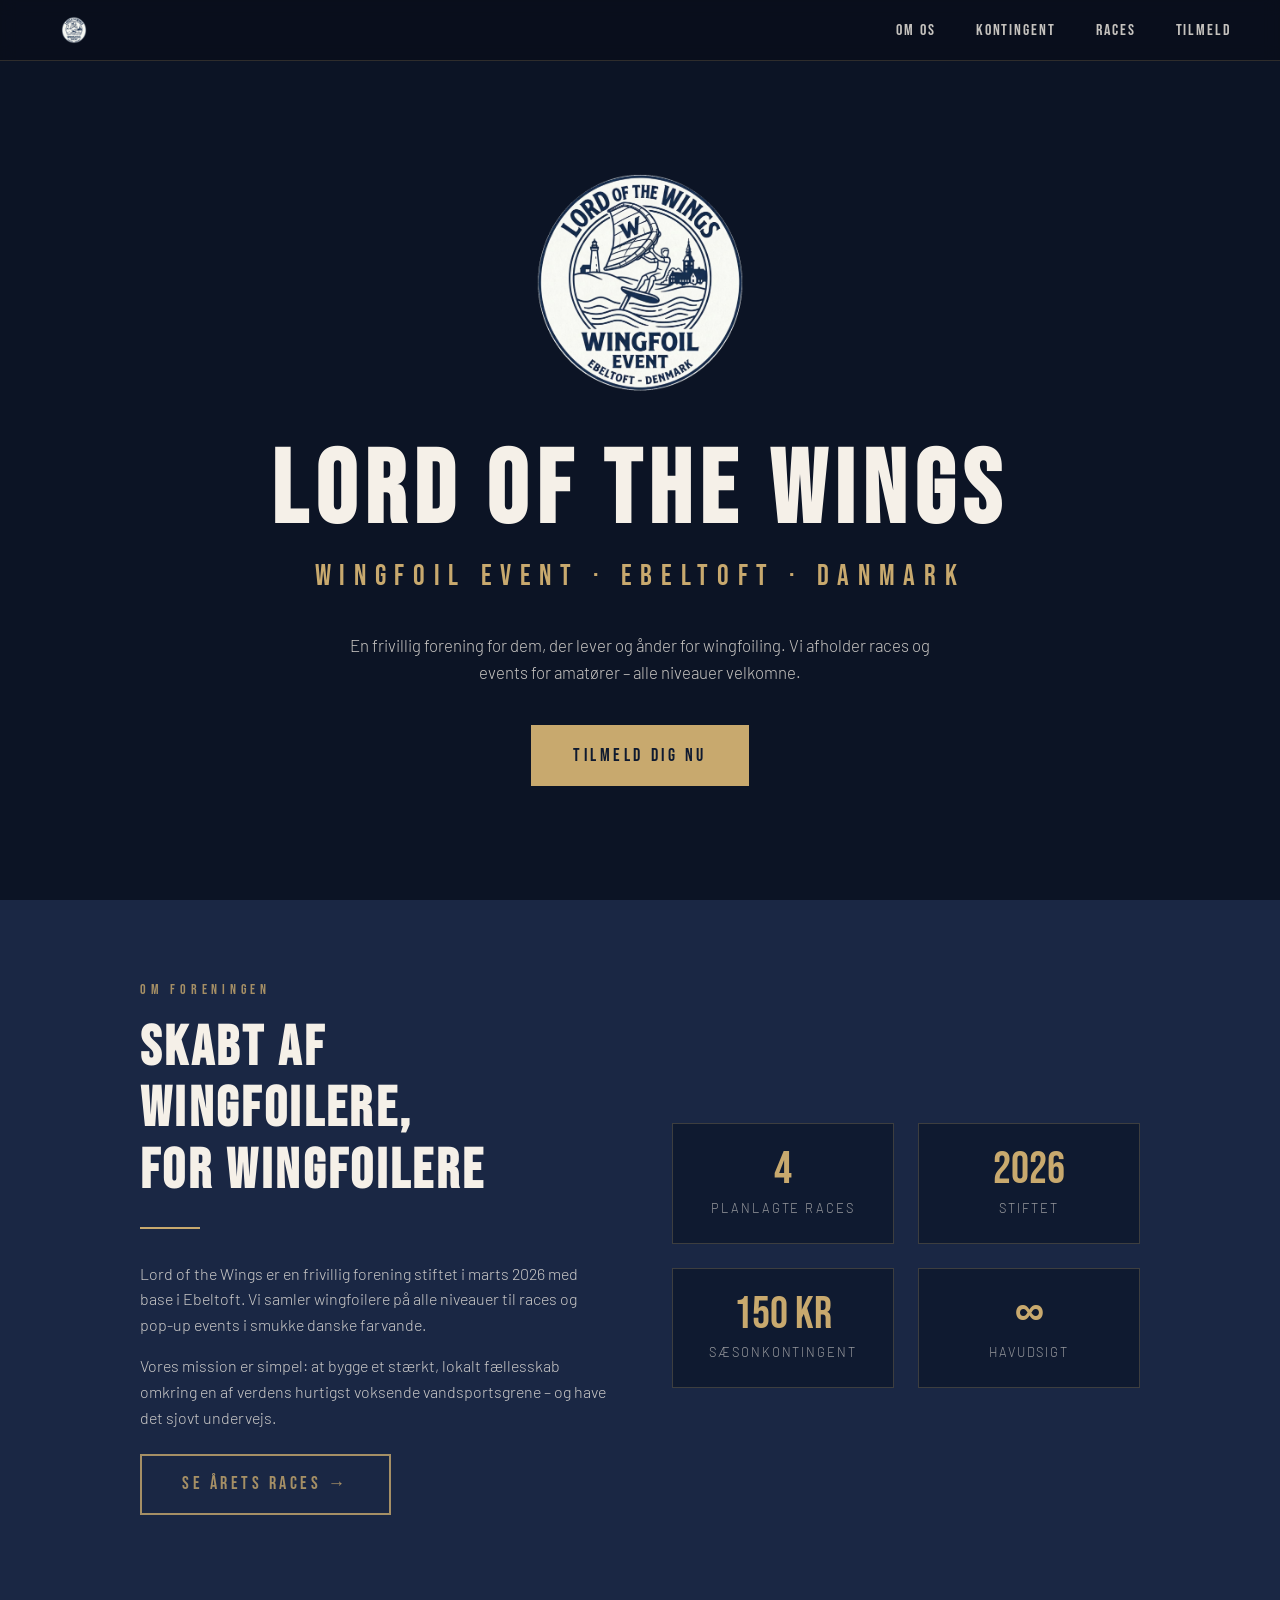
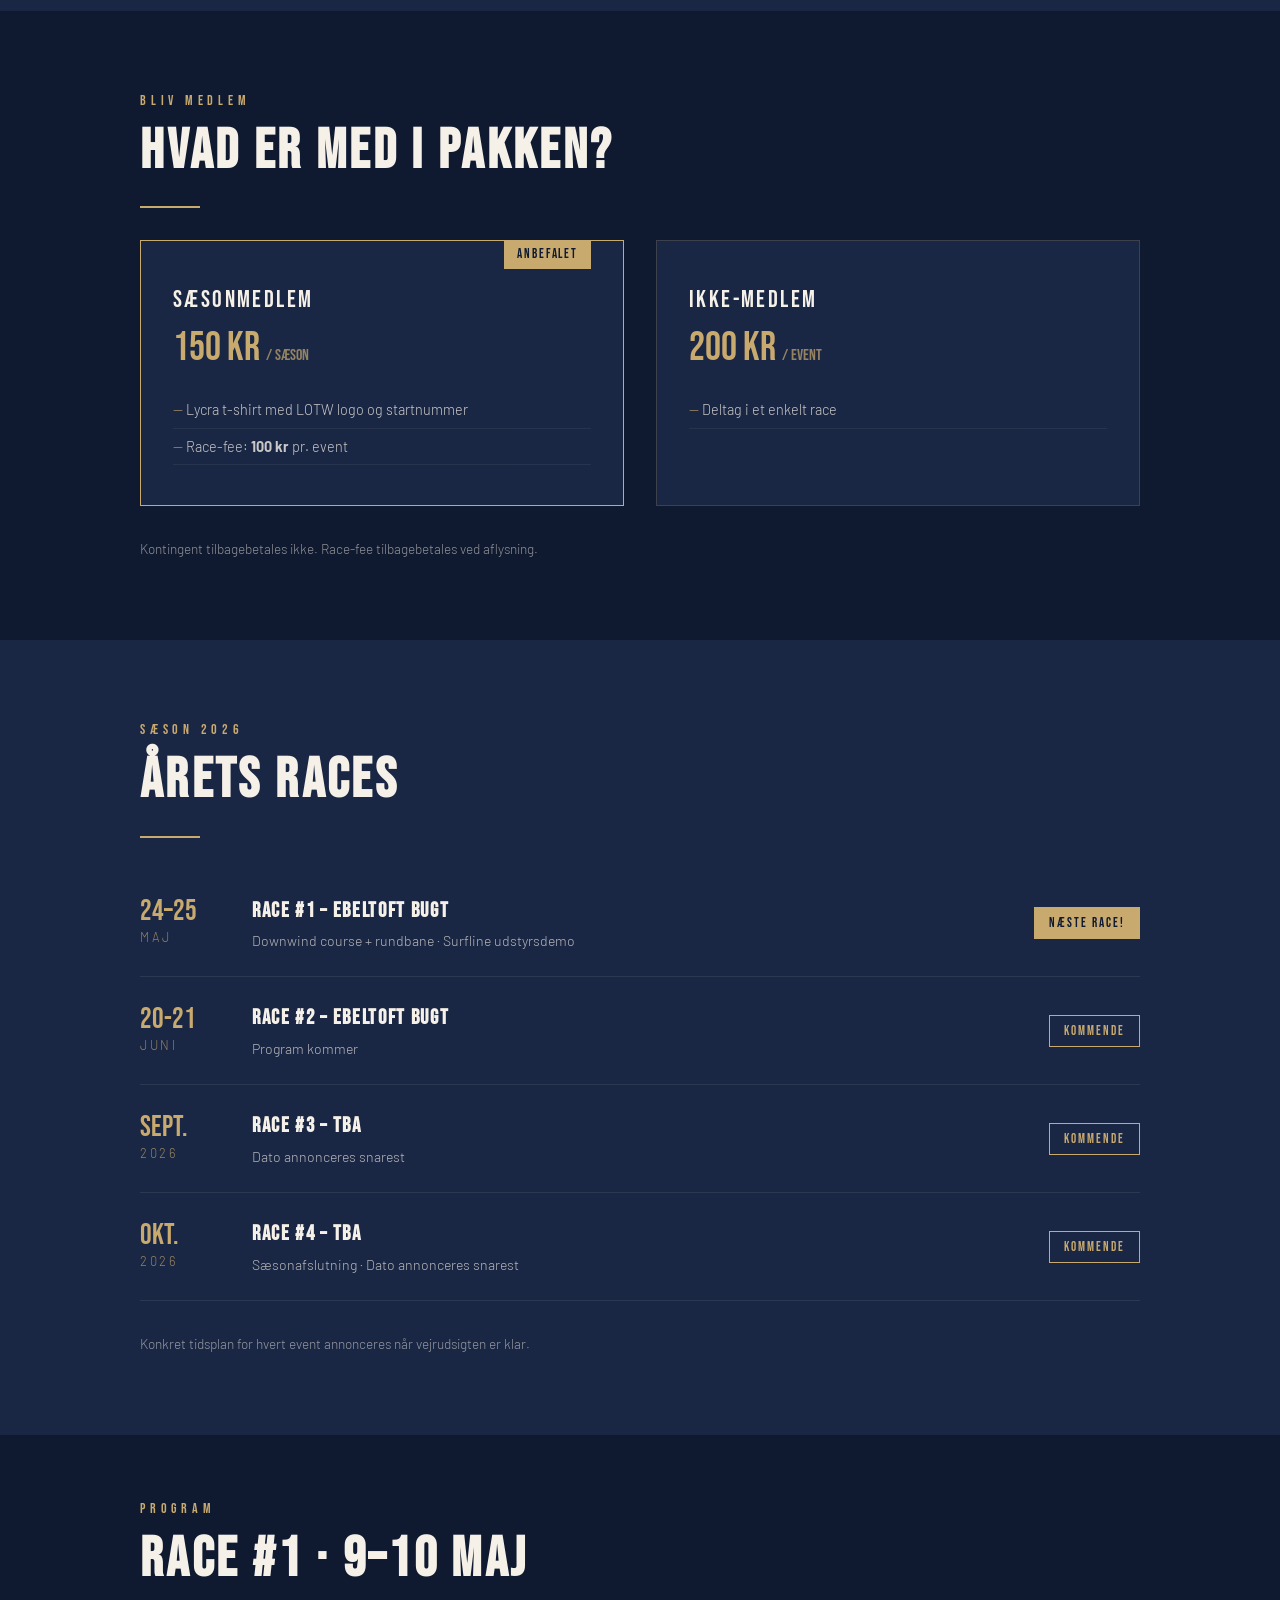
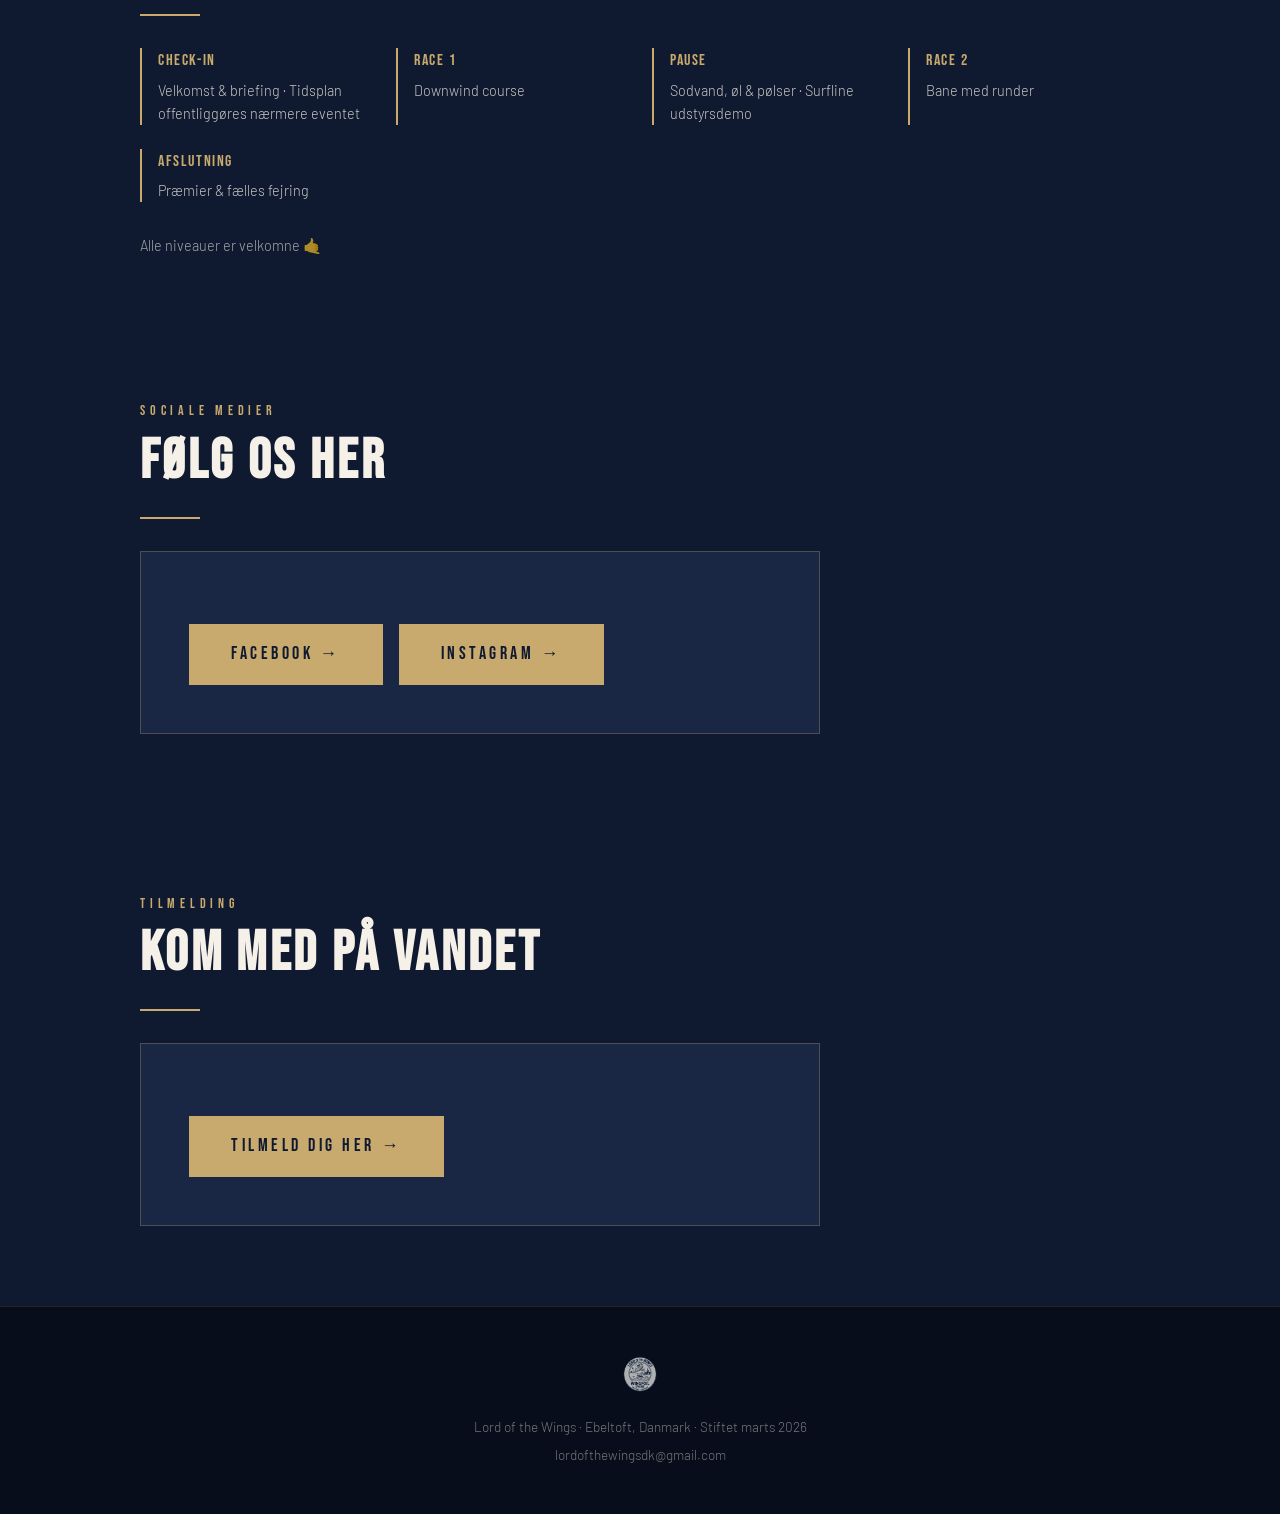
==== index.html @ a500bf75 "Update index.html" ====
<!DOCTYPE html>
<html lang="da">
<head>
  <meta charset="UTF-8">
  <meta name="viewport" content="width=device-width, initial-scale=1.0">
  <title>Lord of the Wings – Wingfoil Event, Ebeltoft</title>
  <style>
    @import url('https://fonts.googleapis.com/css2?family=Bebas+Neue&family=Barlow:wght@300;400;600&display=swap');

    *, *::before, *::after { box-sizing: border-box; margin: 0; padding: 0; }

    :root {
      --navy: #1a2744;
      --navy-dark: #0f1a30;
      --cream: #f5f0e8;
      --cream-dark: #e8e0cf;
      --gold: #c8a96e;
      --white: #ffffff;
    }

    html { scroll-behavior: smooth; }

    body {
      background: var(--navy-dark);
      color: var(--cream);
      font-family: 'Barlow', sans-serif;
      font-weight: 300;
      line-height: 1.6;
    }

    /* NAV */
    nav {
      position: fixed;
      top: 0; left: 0; right: 0;
      z-index: 100;
      display: flex;
      align-items: center;
      justify-content: space-between;
      padding: 1rem 3rem;
      background: rgba(10, 15, 28, 0.92);
      backdrop-filter: blur(8px);
      border-bottom: 1px solid rgba(200, 169, 110, 0.2);
    }
    .nav-logo { width: 52px; }
    .nav-links { display: flex; gap: 2.5rem; list-style: none; }
    .nav-links a {
      color: var(--cream);
      text-decoration: none;
      font-family: 'Bebas Neue', sans-serif;
      font-size: 1rem;
      letter-spacing: 0.12em;
      opacity: 0.8;
      transition: opacity 0.2s, color 0.2s;
    }
    .nav-links a:hover { opacity: 1; color: var(--gold); }

    /* HERO */
    .hero {
      min-height: 100vh;
      display: flex;
      flex-direction: column;
      align-items: center;
      justify-content: center;
      text-align: center;
      padding: 7rem 2rem 4rem;
      background: var(--navy-dark);
      position: relative;
      overflow: hidden;
    }

    .hero-video {
      position: absolute;
      top: 0; left: 0;
      width: 100%; height: 100%;
      object-fit: cover;
      z-index: 0;
      opacity: 0.65;
    }
    .hero-overlay {
      position: absolute;
      inset: 0;
      background: rgba(10, 15, 28, 0.55);
      z-index: 1;
    }
    .hero > *:not(.hero-video):not(.hero-overlay) { position: relative; z-index: 2; }

    .hero-logo {
      width: 440px;
      margin-bottom: 2.5rem;
    }

    .hero h1 {
      font-family: 'Bebas Neue', sans-serif;
      font-size: clamp(3rem, 8vw, 7rem);
      letter-spacing: 0.08em;
      line-height: 1;
      color: var(--cream);

    }
    .hero-sub {
      font-family: 'Bebas Neue', sans-serif;
      font-size: clamp(1.1rem, 3vw, 1.8rem);
      letter-spacing: 0.3em;
      color: var(--gold);
      margin: 0.6rem 0 2rem;
      text-transform: uppercase;
    }
    .hero-desc {
      max-width: 600px;
      font-size: 1.05rem;
      opacity: 0.8;
      margin-bottom: 2.5rem;
    }
    .btn {
      display: inline-block;
      padding: 0.9rem 2.5rem;
      background: transparent;
      border: 2px solid var(--gold);
      color: var(--gold);
      font-family: 'Bebas Neue', sans-serif;
      font-size: 1.1rem;
      letter-spacing: 0.2em;
      text-decoration: none;
      cursor: pointer;
      transition: background 0.25s, color 0.25s;
    }
    .btn:hover { background: var(--gold); color: var(--navy-dark); }
    .btn-solid {
      background: var(--gold);
      color: var(--navy-dark);
    }
    .btn-solid:hover { background: var(--cream); border-color: var(--cream); }

    /* SECTIONS */
    section { padding: 5rem 2rem; }
    .container { max-width: 1000px; margin: 0 auto; }
    .section-label {
      font-family: 'Bebas Neue', sans-serif;
      font-size: 0.85rem;
      letter-spacing: 0.35em;
      color: var(--gold);
      text-transform: uppercase;
      margin-bottom: 0.5rem;
    }
    .section-title {
      font-family: 'Bebas Neue', sans-serif;
      font-size: clamp(2.2rem, 5vw, 3.5rem);
      letter-spacing: 0.06em;
      color: var(--cream);
      line-height: 1.1;
      margin-bottom: 1.5rem;
    }
    .divider {
      width: 60px;
      height: 2px;
      background: var(--gold);
      margin-bottom: 2rem;
    }

    /* OM FORENINGEN */
    .about { background: var(--navy); }
    .about-grid {
      display: grid;
      grid-template-columns: 1fr 1fr;
      gap: 4rem;
      align-items: center;
    }
    .about-text p { opacity: 0.8; margin-bottom: 1rem; }
    .about-stats {
      display: grid;
      grid-template-columns: 1fr 1fr;
      gap: 1.5rem;
    }
    .stat-card {
      background: var(--navy-dark);
      border: 1px solid rgba(200,169,110,0.25);
      padding: 1.5rem;
      text-align: center;
    }
    .stat-number {
      font-family: 'Bebas Neue', sans-serif;
      font-size: 2.8rem;
      color: var(--gold);
      line-height: 1;
    }
    .stat-label { font-size: 0.8rem; letter-spacing: 0.15em; opacity: 0.6; text-transform: uppercase; margin-top: 0.3rem; }

    /* MEMBERSHIP */
    .membership { background: var(--navy-dark); }
    .membership-cards {
      display: grid;
      grid-template-columns: repeat(auto-fit, minmax(280px, 1fr));
      gap: 2rem;
      margin-top: 2rem;
    }
    .card {
      background: var(--navy);
      border: 1px solid rgba(200,169,110,0.2);
      padding: 2.5rem 2rem;
      position: relative;
      transition: border-color 0.25s;
    }
    .card:hover { border-color: var(--gold); }
    .card.featured {
      border-color: var(--gold);
    }
    .card-badge {
      position: absolute;
      top: -1px; right: 2rem;
      background: var(--gold);
      color: var(--navy-dark);
      font-family: 'Bebas Neue', sans-serif;
      font-size: 0.8rem;
      letter-spacing: 0.15em;
      padding: 0.25rem 0.8rem;
    }
    .card-title {
      font-family: 'Bebas Neue', sans-serif;
      font-size: 1.5rem;
      letter-spacing: 0.1em;
      color: var(--cream);
      margin-bottom: 0.5rem;
    }
    .card-price {
      font-family: 'Bebas Neue', sans-serif;
      font-size: 2.5rem;
      color: var(--gold);
      line-height: 1;
      margin-bottom: 1.5rem;
    }
    .card-price span { font-size: 1rem; opacity: 0.7; }
    .card ul { list-style: none; }
    .card ul li {
      padding: 0.4rem 0;
      border-bottom: 1px solid rgba(245,240,232,0.08);
      font-size: 0.9rem;
      opacity: 0.8;
    }
    .card ul li::before { content: '—  '; color: var(--gold); }

    /* RACES */
    .races { background: var(--navy); }
    .race-list { margin-top: 2rem; }
    .race-item {
      display: flex;
      align-items: center;
      gap: 2rem;
      padding: 1.5rem 0;
      border-bottom: 1px solid rgba(245,240,232,0.08);
    }
    .race-date {
      font-family: 'Bebas Neue', sans-serif;
      font-size: 1.8rem;
      color: var(--gold);
      min-width: 80px;
      line-height: 1;
    }
    .race-month {
      font-size: 0.8rem;
      letter-spacing: 0.2em;
      color: var(--gold);
      opacity: 0.7;
      text-transform: uppercase;
    }
    .race-info h3 {
      font-family: 'Bebas Neue', sans-serif;
      font-size: 1.3rem;
      letter-spacing: 0.08em;
      color: var(--cream);
    }
    .race-info p { font-size: 0.88rem; opacity: 0.7; margin-top: 0.2rem; }
    .race-badge {
      margin-left: auto;
      padding: 0.3rem 0.9rem;
      border: 1px solid var(--gold);
      color: var(--gold);
      font-family: 'Bebas Neue', sans-serif;
      font-size: 0.8rem;
      letter-spacing: 0.15em;
    }
    .race-badge.next { background: var(--gold); color: var(--navy-dark); }

    /* TILMELDING */
    .signup { background: var(--navy-dark); }
    .signup-box {
      background: var(--navy);
      border: 1px solid rgba(200,169,110,0.3);
      padding: 3rem;
      max-width: 680px;
    }
    .payment-info {
      background: var(--navy-dark);
      border-left: 3px solid var(--gold);
      padding: 1rem 1.5rem;
      margin-top: 1.5rem;
      font-size: 0.9rem;
    }
    .payment-info strong { color: var(--gold); }
    .contact-links { display: flex; gap: 1rem; flex-wrap: wrap; margin-top: 1.5rem; }

    /* FOOTER */
    footer {
      background: #070d1a;
      border-top: 1px solid rgba(200,169,110,0.15);
      padding: 3rem 2rem;
      text-align: center;
    }
    .footer-logo { width: 70px; margin-bottom: 1rem; opacity: 0.7; }
    footer p { font-size: 0.85rem; opacity: 0.45; }

    /* WAVE SEPARATOR */
    .wave { display: block; width: 100%; }

    @media (max-width: 700px) {
      nav { padding: 0.8rem 1.2rem; }
      .nav-links { gap: 1.2rem; }
      .about-grid { grid-template-columns: 1fr; gap: 2.5rem; }
      .signup-box { padding: 2rem 1.5rem; }
      .race-item { flex-wrap: wrap; }
      .race-badge { margin-left: 0; }
    }
  </style>
</head>
<body>

<!-- NAV -->
<nav>
  <img class="nav-logo" src="LOGO_transparent.png" alt="Lord of the Wings logo">
  <ul class="nav-links">
    <li><a href="#om">Om os</a></li>
    <li><a href="#kontingent">Kontingent</a></li>
    <li><a href="#races">Races</a></li>
    <li><a href="#tilmeld">Tilmeld</a></li>
  </ul>
</nav>

<!-- HERO -->
<section class="hero">
  <video class="hero-video" autoplay muted loop playsinline>
    <source src="video1.mp4" type="video/mp4">
  </video>
  <div class="hero-overlay"></div>
  <img class="hero-logo" src="LOGO_transparent.png" alt="Lord of the Wings">
  <h1>Lord of the Wings</h1>
  <p class="hero-sub">Wingfoil Event · Ebeltoft · Danmark</p>
  <p class="hero-desc">En frivillig forening for dem, der lever og ånder for wingfoiling. Vi afholder races og events for amatører – alle niveauer velkomne.</p>
  <a class="btn btn-solid" href="#tilmeld">Tilmeld dig nu</a>
</section>

<!-- OM FORENINGEN -->
<section class="about" id="om">
  <div class="container">
    <div class="about-grid">
      <div class="about-text">
        <p class="section-label">Om foreningen</p>
        <h2 class="section-title">Skabt af wingfoilere,<br>for wingfoilere</h2>
        <div class="divider"></div>
        <p>Lord of the Wings er en frivillig forening stiftet i marts 2026 med base i Ebeltoft. Vi samler wingfoilere på alle niveauer til races og pop-up events i smukke danske farvande.</p>
        <p>Vores mission er simpel: at bygge et stærkt, lokalt fællesskab omkring en af verdens hurtigst voksende vandsportsgrene – og have det sjovt undervejs.</p>
        <p style="margin-top:1.5rem">
          <a class="btn" href="#races">Se årets races →</a>
        </p>
      </div>
      <div class="about-stats">
        <div class="stat-card">
          <div class="stat-number">4</div>
          <div class="stat-label">Planlagte races</div>
        </div>
        <div class="stat-card">
          <div class="stat-number">2026</div>
          <div class="stat-label">Stiftet</div>
        </div>
        <div class="stat-card">
          <div class="stat-number">150 kr</div>
          <div class="stat-label">Sæsonkontingent</div>
        </div>
        <div class="stat-card">
          <div class="stat-number">∞</div>
          <div class="stat-label">Havudsigt</div>
        </div>
      </div>
    </div>
  </div>
</section>

<!-- KONTINGENT -->
<section class="membership" id="kontingent">
  <div class="container">
    <p class="section-label">Bliv medlem</p>
    <h2 class="section-title">Hvad er med i pakken?</h2>
    <div class="divider"></div>
    <div class="membership-cards">

      <div class="card featured">
        <div class="card-badge">Anbefalet</div>
        <div class="card-title">Sæsonmedlem</div>
        <div class="card-price">150 kr <span>/ sæson</span></div>
        <ul>
          <li>Lycra t-shirt med LOTW logo og startnummer</li>
          <li>Race-fee: <strong>100 kr</strong> pr. event</li>
        </ul>
      </div>

      <div class="card">
        <div class="card-title">Ikke-medlem</div>
        <div class="card-price">200 kr <span>/ event</span></div>
        <ul>
          <li>Deltag i et enkelt race</li>
        </ul>
      </div>

    </div>
    <p style="margin-top:2rem; font-size:0.85rem; opacity:0.55;">Kontingent tilbagebetales ikke. Race-fee tilbagebetales ved aflysning.</p>
  </div>
</section>

<!-- RACES -->
<section class="races" id="races">
  <div class="container">
    <p class="section-label">Sæson 2026</p>
    <h2 class="section-title">Årets races</h2>
    <div class="divider"></div>

    <div class="race-list">
      <div class="race-item">
        <div>
          <div class="race-date">24–25</div>
          <div class="race-month">Maj</div>
        </div>
        <div class="race-info">
          <h3>Race #1 – Ebeltoft Bugt</h3>
          <p>Downwind course + rundbane · Surfline udstyrsdemo</p>
        </div>
        <div class="race-badge next">Næste race!</div>
      </div>

      <div class="race-item">
        <div>
          <div class="race-date">20-21</div>
          <div class="race-month">Juni</div>
        </div>
        <div class="race-info">
          <h3>Race #2 – Ebeltoft Bugt</h3>
          <p>Program kommer</p>
        </div>
        <div class="race-badge">Kommende</div>
      </div>

      <div class="race-item">
        <div>
          <div class="race-date">Sept.</div>
          <div class="race-month">2026</div>
        </div>
        <div class="race-info">
          <h3>Race #3 – TBA</h3>
          <p>Dato annonceres snarest</p>
        </div>
        <div class="race-badge">Kommende</div>
      </div>

      <div class="race-item">
        <div>
          <div class="race-date">Okt.</div>
          <div class="race-month">2026</div>
        </div>
        <div class="race-info">
          <h3>Race #4 – TBA</h3>
          <p>Sæsonafslutning · Dato annonceres snarest</p>
        </div>
        <div class="race-badge">Kommende</div>
      </div>
    </div>

    <p style="margin-top:2rem; font-size:0.85rem; opacity:0.55;">Konkret tidsplan for hvert event annonceres når vejrudsigten er klar.</p>
  </div>
</section>

<!-- PROGRAM RACE #1 -->
<section style="background:var(--navy-dark); padding:4rem 2rem;">
  <div class="container">
    <p class="section-label">Program</p>
    <h2 class="section-title">Race #1 · 9–10 Maj</h2>
    <div class="divider"></div>
    <div style="display:grid; grid-template-columns: repeat(auto-fit, minmax(200px, 1fr)); gap:1.5rem; margin-top:1.5rem;">
      <div style="border-left:2px solid var(--gold); padding-left:1rem;">
        <div style="font-family:'Bebas Neue',sans-serif; color:var(--gold); font-size:1rem; letter-spacing:0.1em;">Check-in</div>
        <div style="font-size:0.9rem; opacity:0.8; margin-top:0.3rem;">Velkomst &amp; briefing · Tidsplan offentliggøres nærmere eventet</div>
      </div>
      <div style="border-left:2px solid var(--gold); padding-left:1rem;">
        <div style="font-family:'Bebas Neue',sans-serif; color:var(--gold); font-size:1rem; letter-spacing:0.1em;">Race 1</div>
        <div style="font-size:0.9rem; opacity:0.8; margin-top:0.3rem;">Downwind course</div>
      </div>
      <div style="border-left:2px solid var(--gold); padding-left:1rem;">
        <div style="font-family:'Bebas Neue',sans-serif; color:var(--gold); font-size:1rem; letter-spacing:0.1em;">Pause</div>
        <div style="font-size:0.9rem; opacity:0.8; margin-top:0.3rem;">Sodvand, øl &amp; pølser · Surfline udstyrsdemo</div>
      </div>
      <div style="border-left:2px solid var(--gold); padding-left:1rem;">
        <div style="font-family:'Bebas Neue',sans-serif; color:var(--gold); font-size:1rem; letter-spacing:0.1em;">Race 2</div>
        <div style="font-size:0.9rem; opacity:0.8; margin-top:0.3rem;">Bane med runder</div>
      </div>
      <div style="border-left:2px solid var(--gold); padding-left:1rem;">
        <div style="font-family:'Bebas Neue',sans-serif; color:var(--gold); font-size:1rem; letter-spacing:0.1em;">Afslutning</div>
        <div style="font-size:0.9rem; opacity:0.8; margin-top:0.3rem;">Præmier &amp; fælles fejring</div>
      </div>
    </div>
    <p style="margin-top:2rem; font-size:0.9rem; opacity:0.65;">Alle niveauer er velkomne 🤙</p>
  </div>
</section>

<!-- FØLG OS -->
<section class="signup" id="foelg">
  <div class="container">
    <p class="section-label">Sociale medier</p>
    <h2 class="section-title">Følg os her</h2>
    <div class="divider"></div>
    <div class="signup-box">
      <div class="contact-links">
        <a class="btn btn-solid" href="https://www.facebook.com/profile.php?id=61580798024798" target="_blank">Facebook →</a>
        <a class="btn btn-solid" href="https://www.instagram.com/lordofthewings_dk" target="_blank">Instagram →</a>
      </div>
    </div>
  </div>
</section>

<!-- TILMELDING -->
<section class="signup" id="tilmeld">
  <div class="container">
    <p class="section-label">Tilmelding</p>
    <h2 class="section-title">Kom med på vandet</h2>
    <div class="divider"></div>

    <div class="signup-box">
      <div class="contact-links">
        <a class="btn btn-solid" href="https://docs.google.com/forms/d/e/1FAIpQLSfOFSm0_HygXoIe777RUOz4eMYswDSGMO_b1RWUG6-nzDZd2g/viewform" target="_blank">Tilmeld dig her →</a>
      </div>
    </div>
  </div>
</section>

<!-- FOOTER -->
<footer>
  <img class="footer-logo" src="LOGO_transparent.png" alt="LOTW">
  <p>Lord of the Wings · Ebeltoft, Danmark · Stiftet marts 2026</p>
  <p style="margin-top:0.4rem;">lordofthewingsdk@gmail.com</p>
</footer>

</body>
</html>
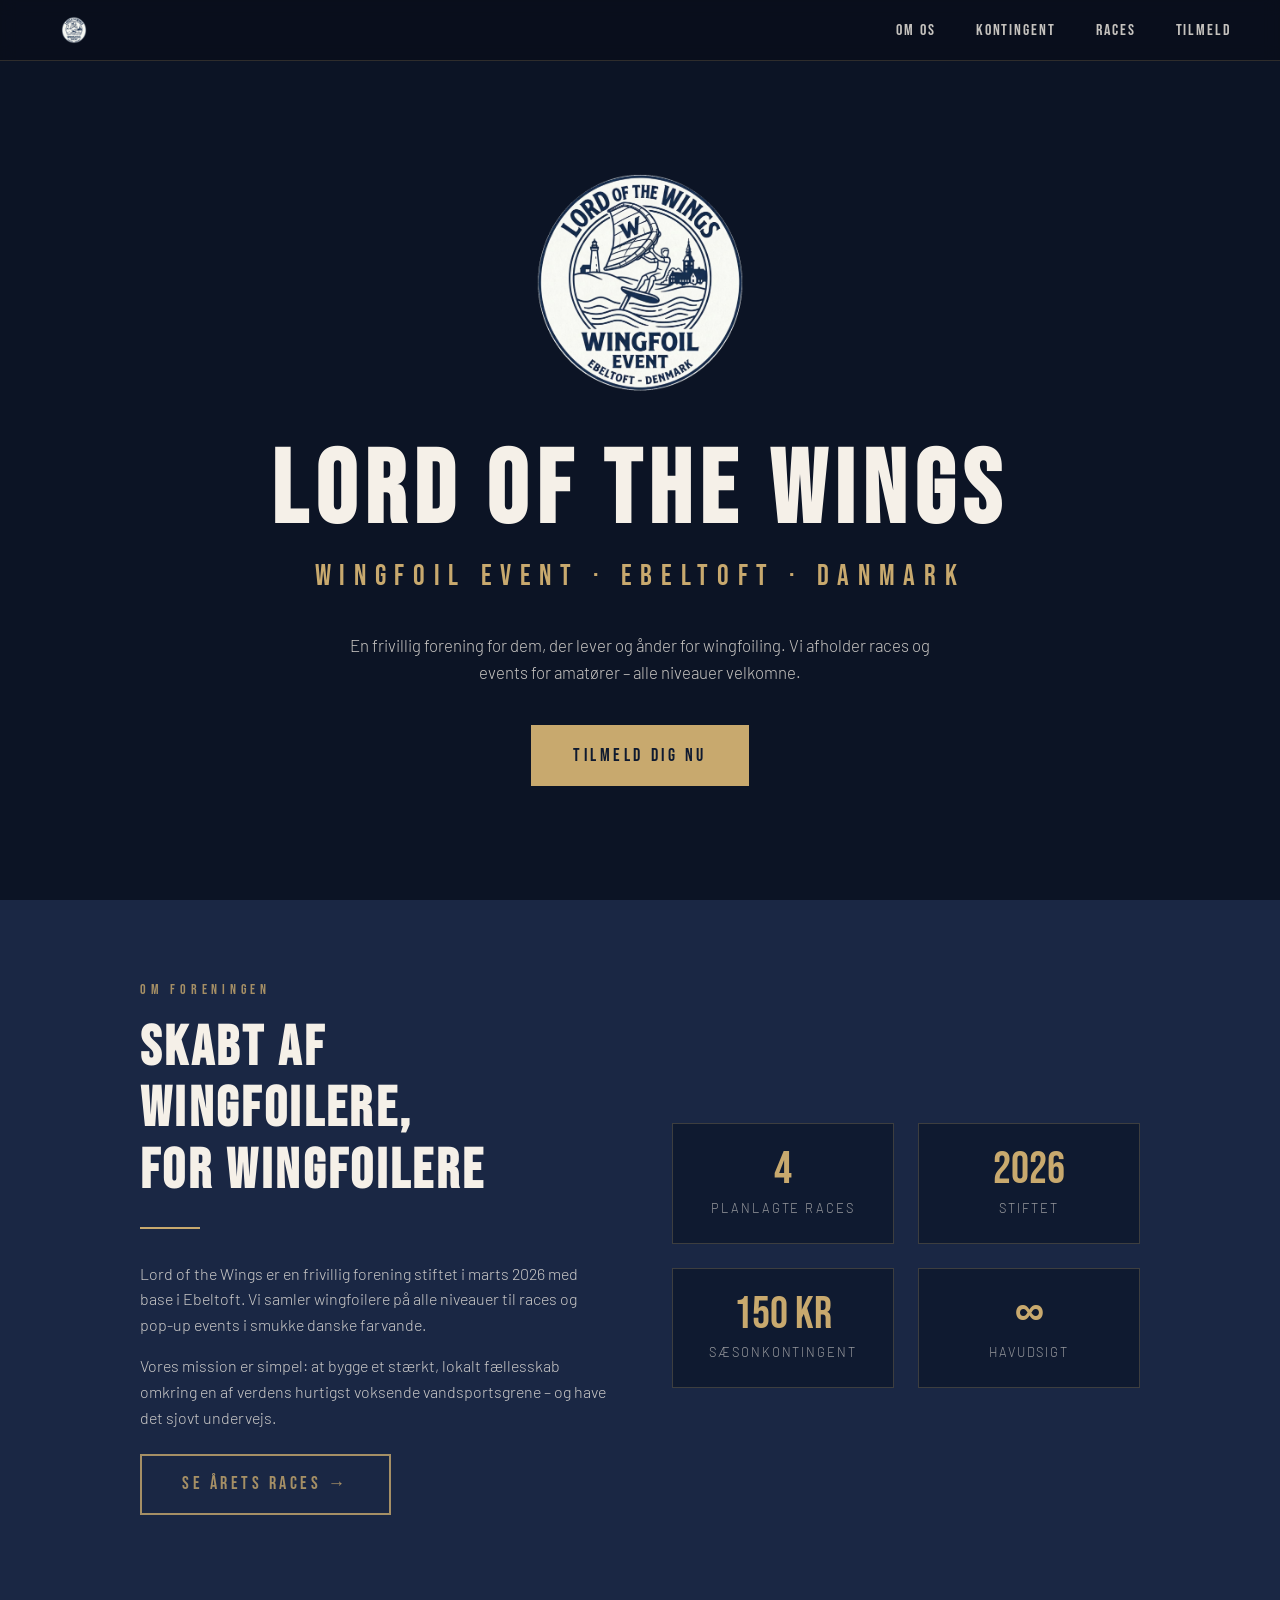
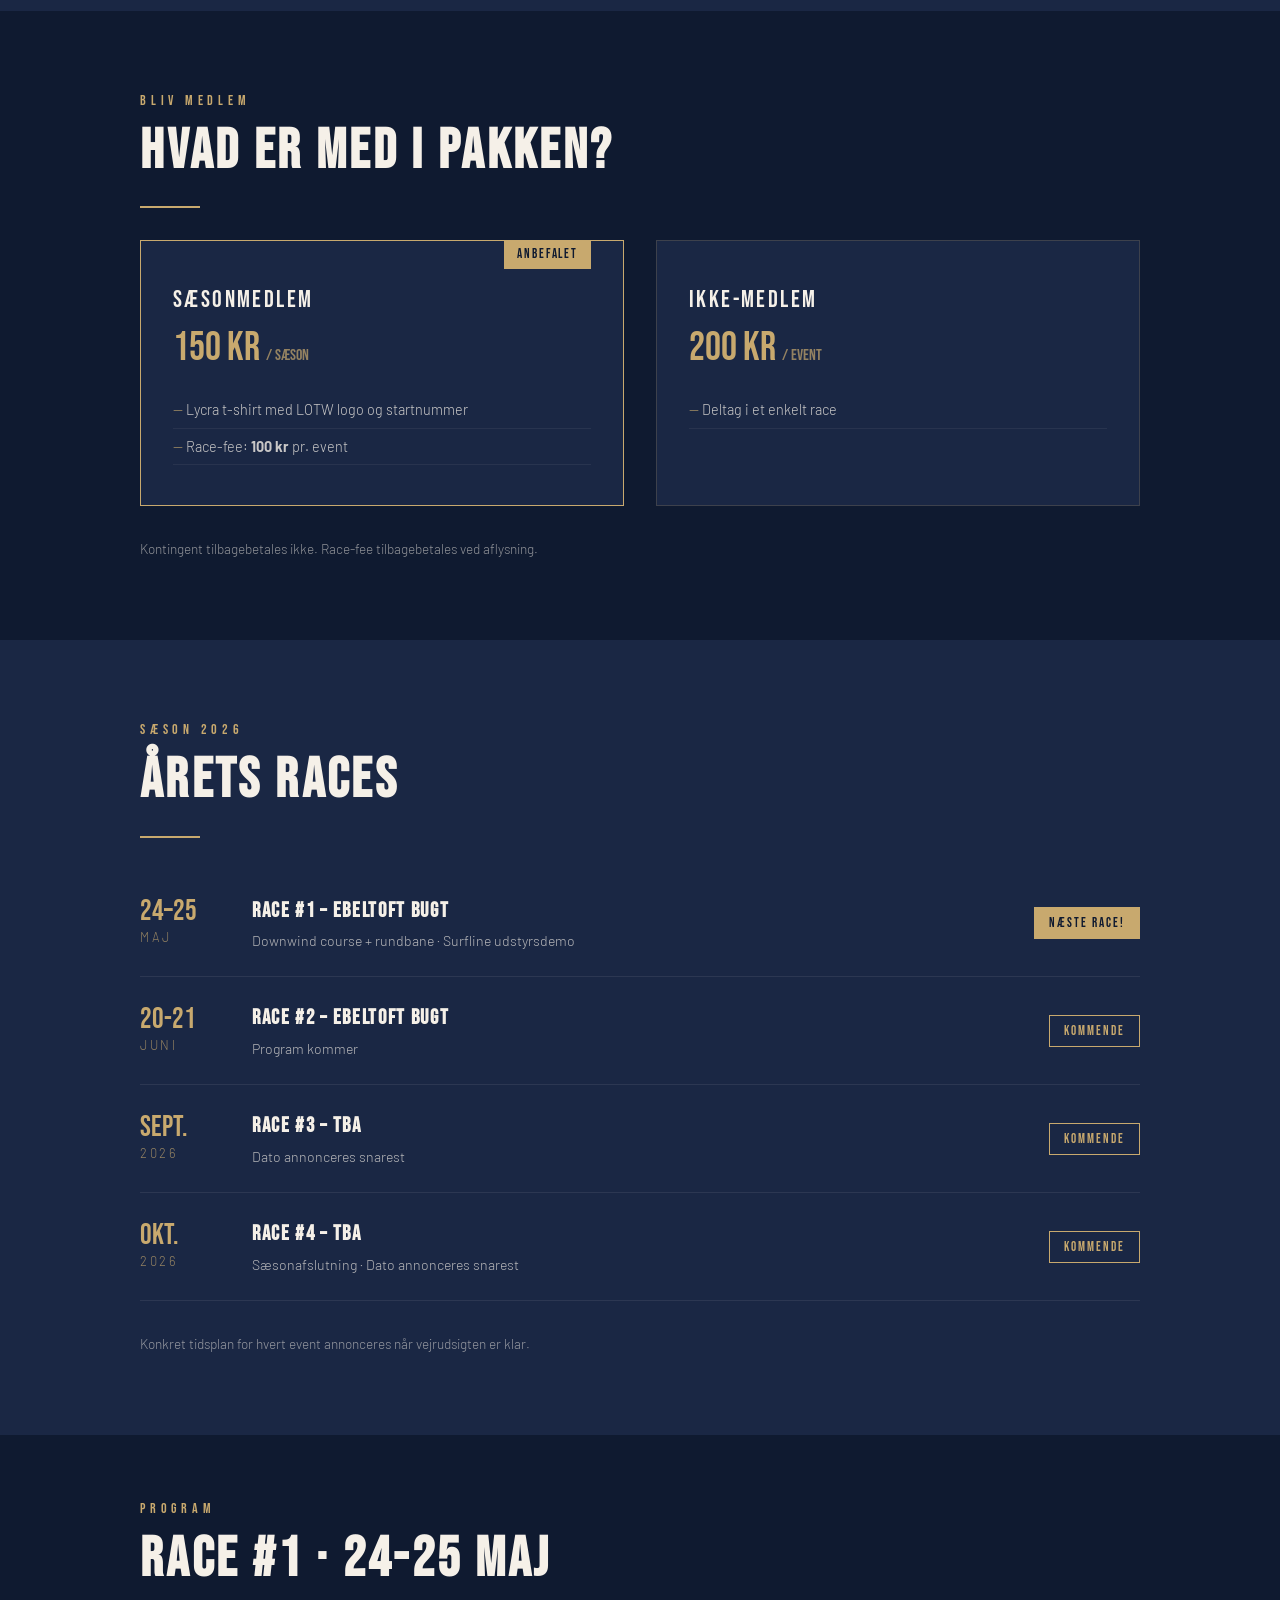
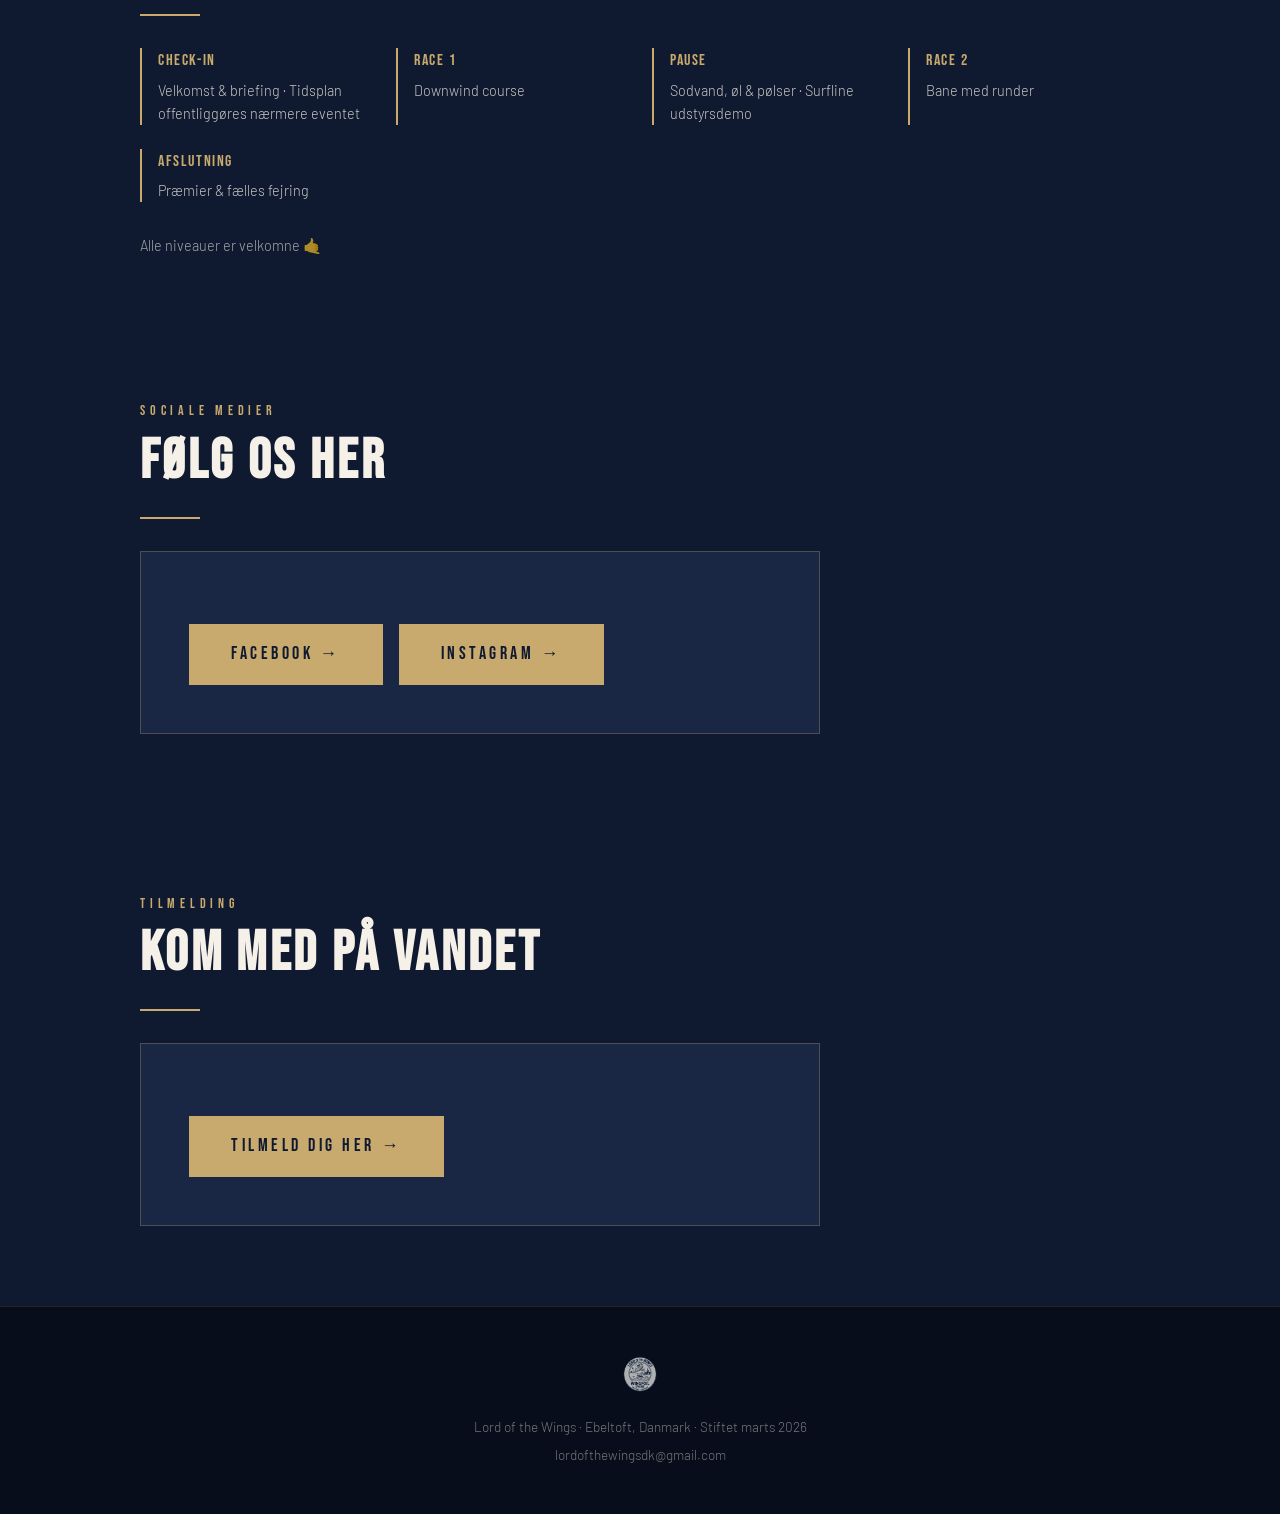
==== commit a9da1d26: "Update index.html" ====
--- a/index.html
+++ b/index.html
@@ -479,7 +479,7 @@
 <section style="background:var(--navy-dark); padding:4rem 2rem;">
   <div class="container">
     <p class="section-label">Program</p>
-    <h2 class="section-title">Race #1 · 9–10 Maj</h2>
+    <h2 class="section-title">Race #1 · 24-25 Maj</h2>
     <div class="divider"></div>
     <div style="display:grid; grid-template-columns: repeat(auto-fit, minmax(200px, 1fr)); gap:1.5rem; margin-top:1.5rem;">
       <div style="border-left:2px solid var(--gold); padding-left:1rem;">
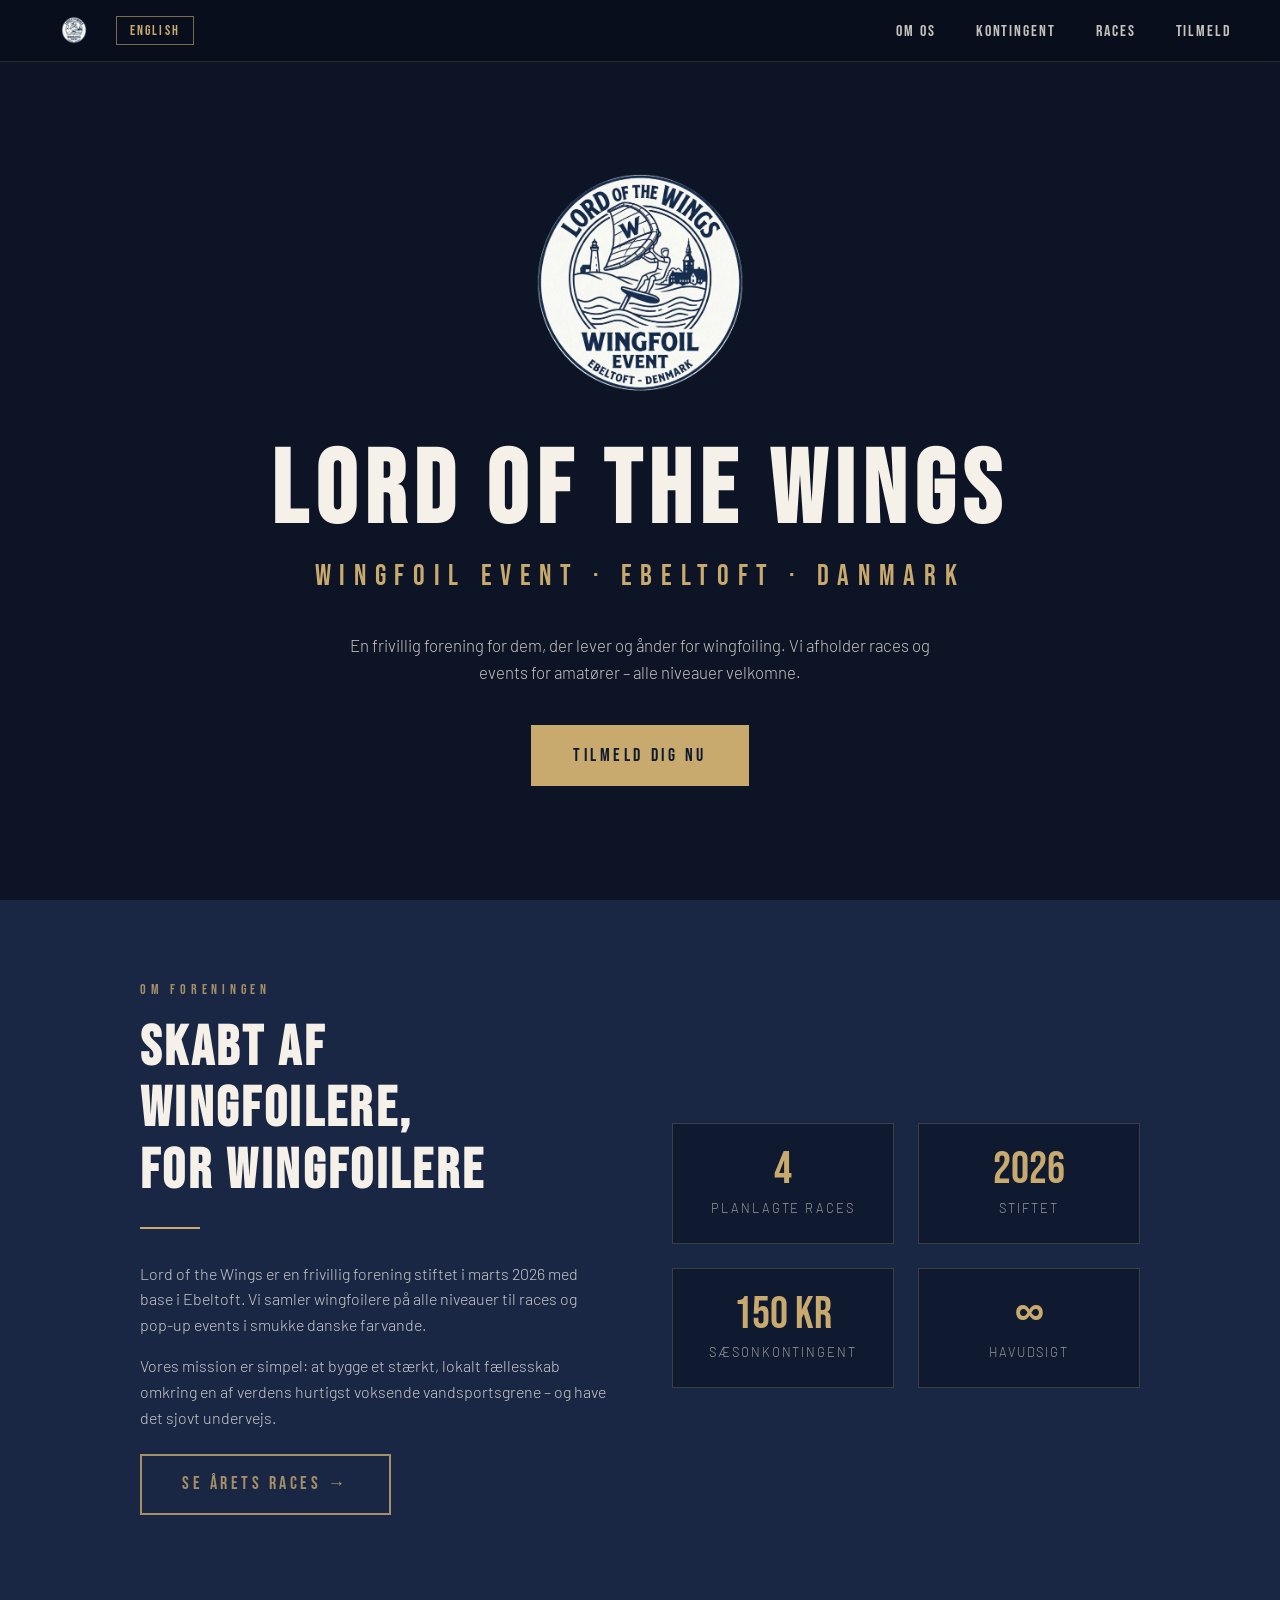
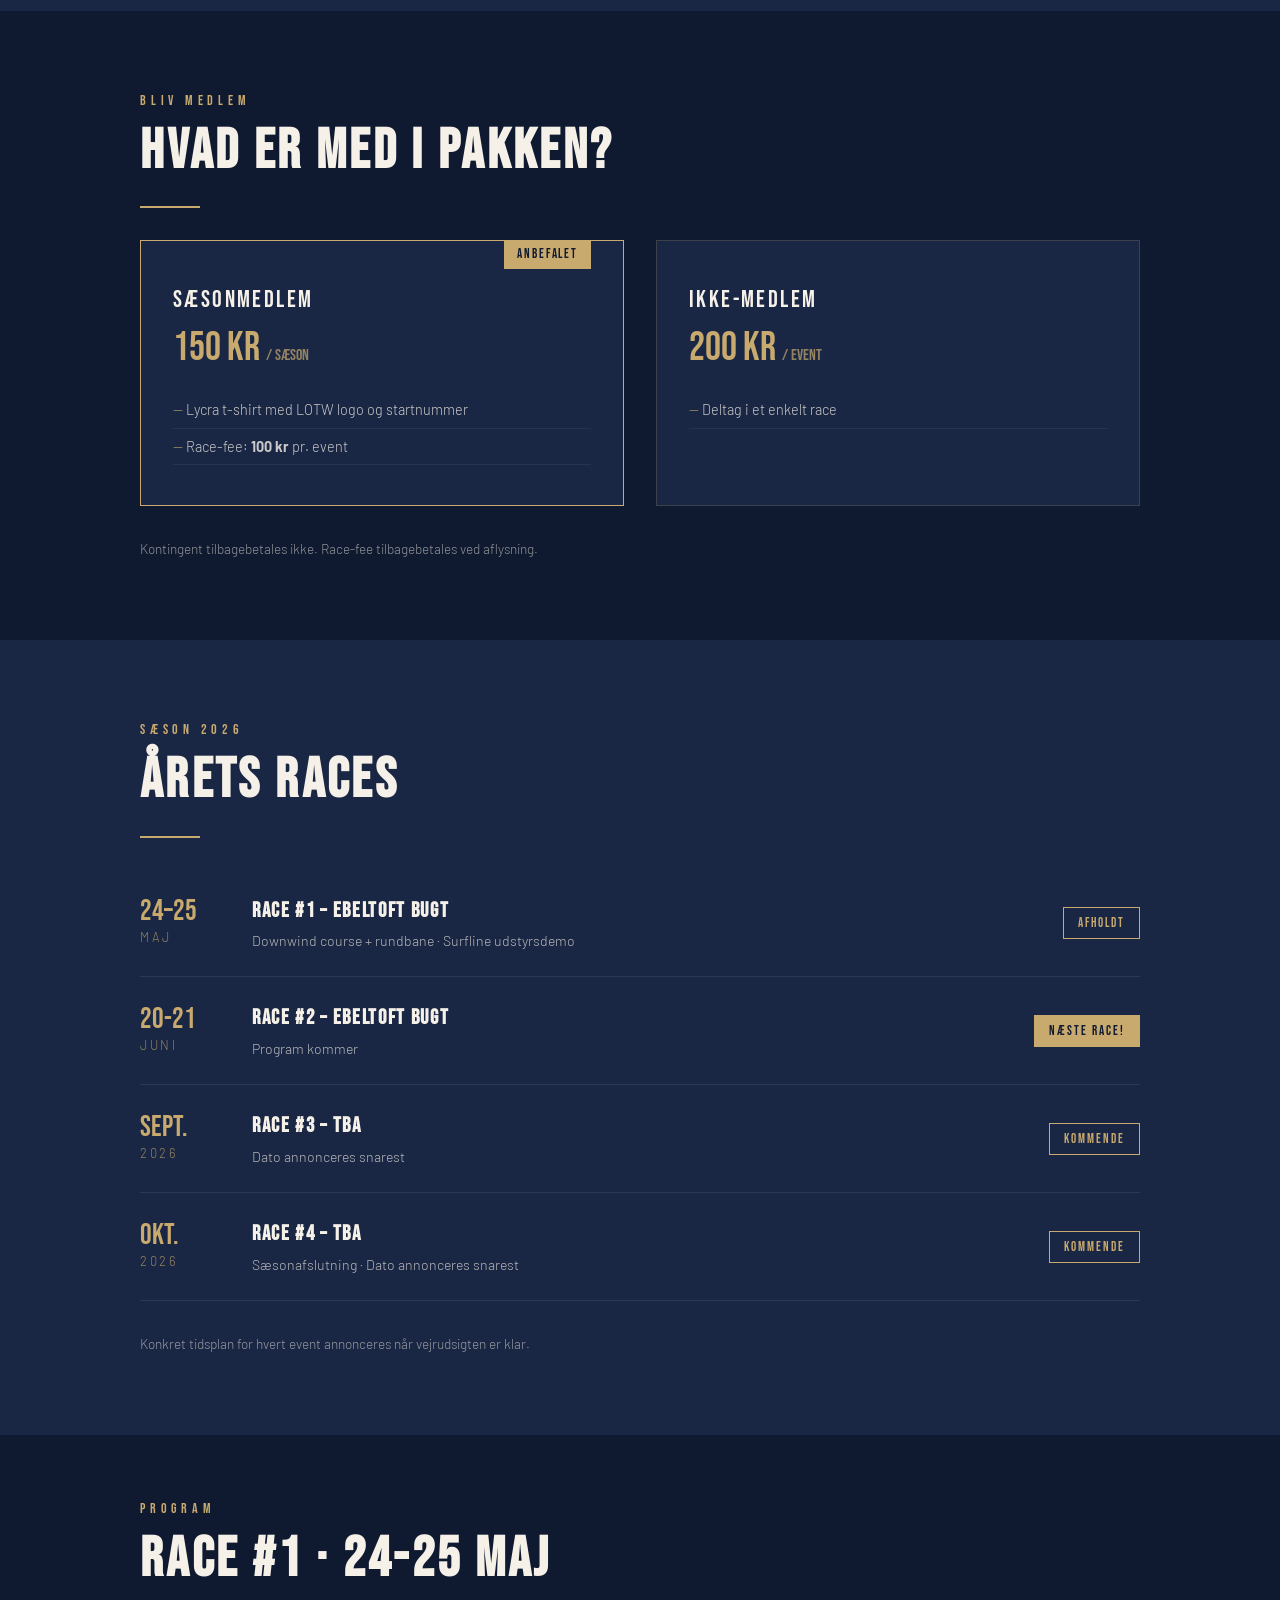
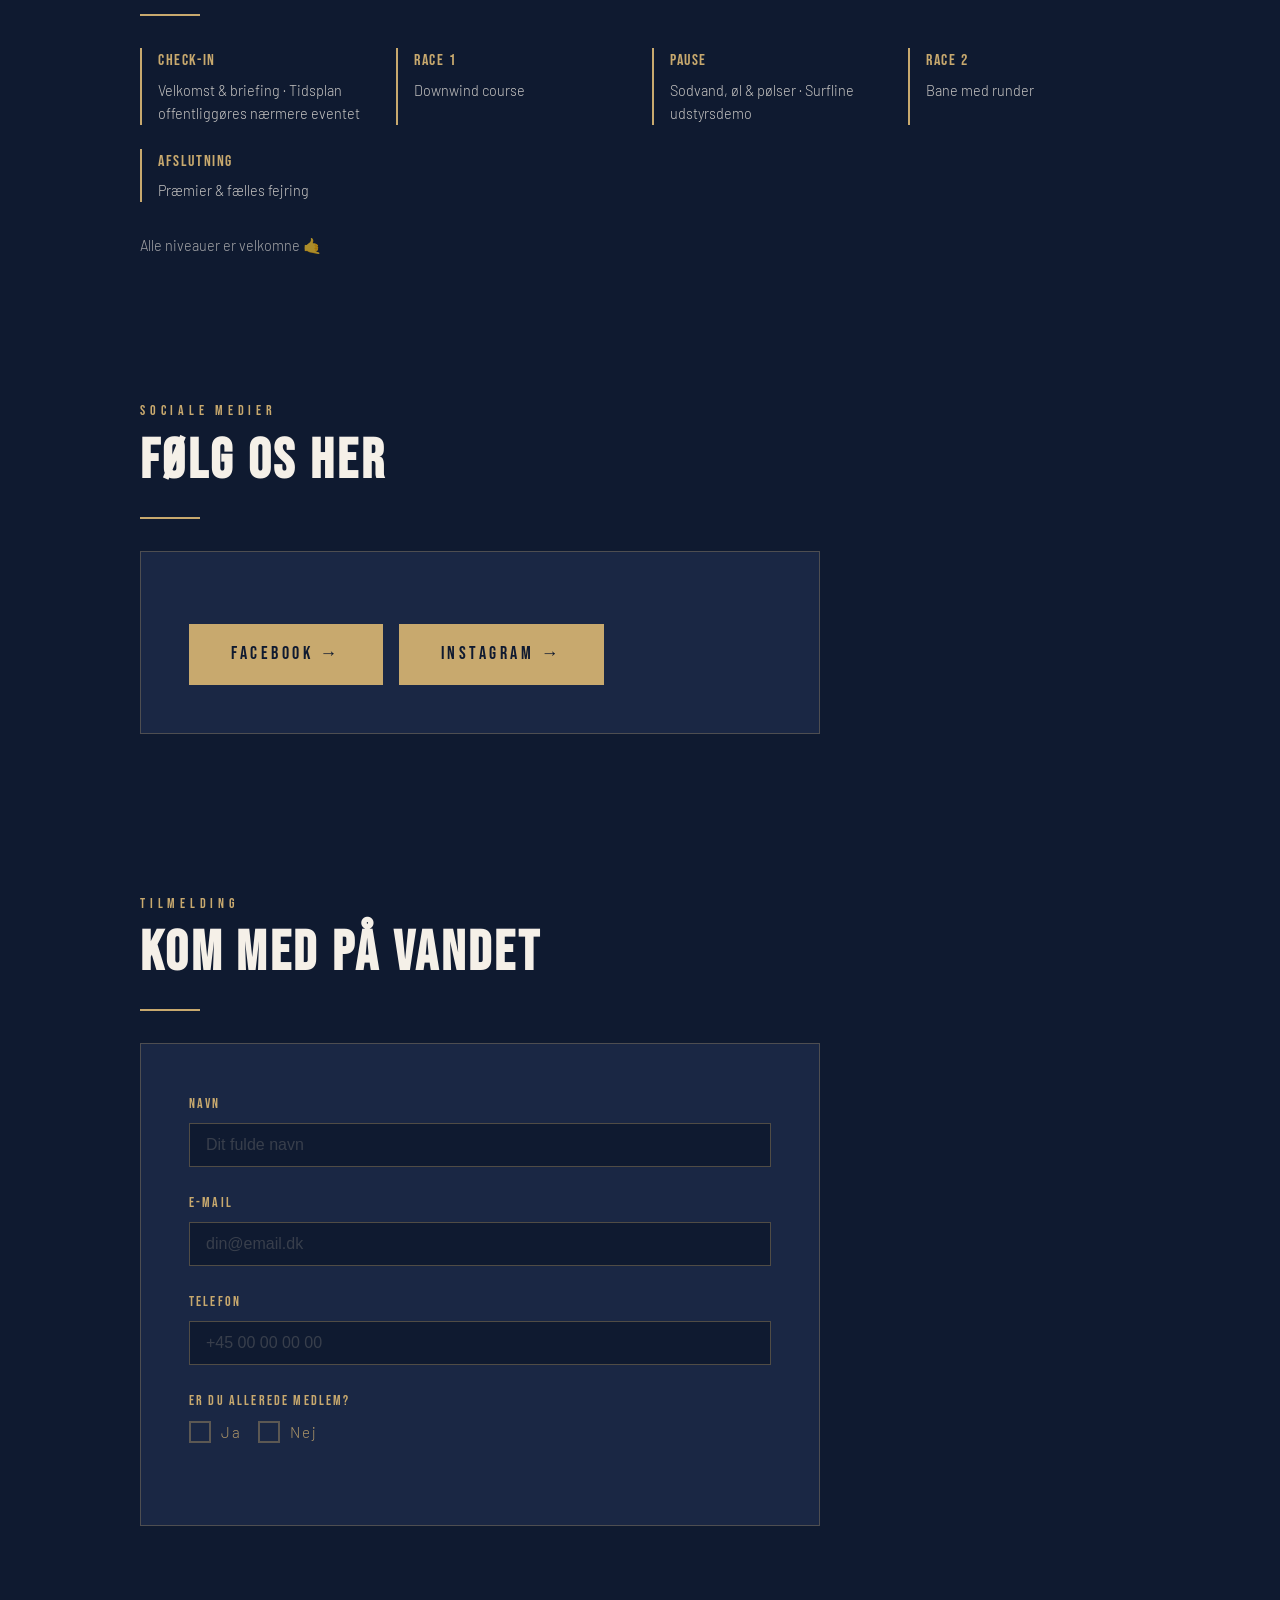
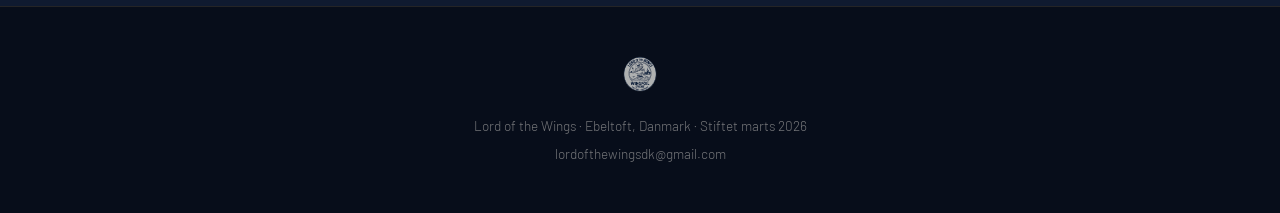
==== commit 82c8726b: "Update index.html" ====
--- a/index.html
+++ b/index.html
@@ -27,6 +27,20 @@
       font-weight: 300;
       line-height: 1.6;
     }
+
+    /* LANG TOGGLE */
+    .lang-toggle {
+      background: transparent;
+      border: 1px solid rgba(200,169,110,0.6);
+      color: var(--gold);
+      font-family: 'Bebas Neue', sans-serif;
+      font-size: 0.9rem;
+      letter-spacing: 0.15em;
+      padding: 0.3rem 0.8rem;
+      cursor: pointer;
+      transition: background 0.2s, color 0.2s;
+    }
+    .lang-toggle:hover { background: var(--gold); color: var(--navy-dark); }
 
     /* NAV */
     nav {
@@ -288,6 +302,110 @@
       padding: 3rem;
       max-width: 680px;
     }
+
+    /* FORM */
+    .form-group { margin-bottom: 1.5rem; }
+    .form-group label {
+      display: block;
+      font-family: 'Bebas Neue', sans-serif;
+      font-size: 0.9rem;
+      letter-spacing: 0.15em;
+      color: var(--gold);
+      margin-bottom: 0.5rem;
+    }
+    .form-group input,
+    .form-group select {
+      width: 100%;
+      background: var(--navy-dark);
+      border: 1px solid rgba(200,169,110,0.35);
+      color: var(--cream);
+      font-family: 'Barlow', sans-serif;
+      font-size: 1rem;
+      padding: 0.75rem 1rem;
+      outline: none;
+      transition: border-color 0.2s;
+      appearance: none;
+      -webkit-appearance: none;
+    }
+    .form-group input:focus,
+    .form-group select:focus { border-color: var(--gold); }
+    .form-group input::placeholder { opacity: 0.4; }
+    .form-group select option { background: var(--navy-dark); }
+    .form-group .select-wrap { position: relative; }
+    .form-group .select-wrap::after {
+      content: '▾';
+      position: absolute;
+      right: 1rem; top: 50%;
+      transform: translateY(-50%);
+      color: var(--gold);
+      pointer-events: none;
+    }
+    .radio-group { display: flex; gap: 1rem; margin-top: 0.5rem; }
+    .radio-group label {
+      display: flex;
+      align-items: center;
+      gap: 0.6rem;
+      cursor: pointer;
+      font-family: 'Barlow', sans-serif;
+      font-size: 0.95rem;
+      opacity: 0.85;
+      user-select: none;
+    }
+    .radio-group input[type="radio"] { display: none; }
+    .radio-box {
+      width: 22px; height: 22px;
+      border: 2px solid rgba(200,169,110,0.45);
+      flex-shrink: 0;
+      display: flex;
+      align-items: center;
+      justify-content: center;
+      transition: border-color 0.15s;
+      font-size: 14px;
+      color: var(--gold);
+    }
+    .radio-group input[type="radio"]:checked + .radio-box {
+      border-color: var(--gold);
+    }
+    .radio-group input[type="radio"]:checked + .radio-box::after {
+      content: '✓';
+    }
+    .option-card {
+      border: 1px solid rgba(200,169,110,0.25);
+      padding: 1rem 1.25rem;
+      cursor: pointer;
+      margin-top: 0.75rem;
+      transition: border-color 0.2s;
+      display: flex;
+      align-items: center;
+      gap: 1rem;
+    }
+    .option-card:hover { border-color: var(--gold); }
+    .option-card input[type="radio"] { accent-color: var(--gold); width: 16px; height: 16px; flex-shrink: 0; cursor: pointer; }
+    .option-card-label { flex: 1; }
+    .option-card-title { font-family: 'Bebas Neue', sans-serif; font-size: 1rem; letter-spacing: 0.08em; color: var(--cream); }
+    .option-card-price { font-size: 0.85rem; color: var(--gold); margin-top: 0.1rem; }
+    .option-card.selected { border-color: var(--gold); background: rgba(200,169,110,0.06); }
+    .price-display {
+      border-left: 3px solid var(--gold);
+      padding: 0.75rem 1.25rem;
+      background: var(--navy-dark);
+      margin-top: 0.75rem;
+    }
+    .price-display-title { font-family: 'Bebas Neue', sans-serif; font-size: 1rem; letter-spacing: 0.08em; color: var(--cream); }
+    .price-display-amount { font-size: 0.85rem; color: var(--gold); margin-top: 0.1rem; }
+
+    .form-success {
+      display: none;
+      padding: 2rem;
+      border-left: 3px solid var(--gold);
+      background: var(--navy-dark);
+    }
+    .form-success h3 {
+      font-family: 'Bebas Neue', sans-serif;
+      font-size: 1.5rem;
+      color: var(--gold);
+      margin-bottom: 0.5rem;
+    }
     .payment-info {
       background: var(--navy-dark);
       border-left: 3px solid var(--gold);
@@ -325,12 +443,15 @@
 
 <!-- NAV -->
 <nav>
-  <img class="nav-logo" src="LOGO_transparent.png" alt="Lord of the Wings logo">
+  <div style="display:flex; align-items:center; gap:1rem;">
+    <img class="nav-logo" src="LOGO_transparent.png" alt="Lord of the Wings logo">
+    <button class="lang-toggle" id="langToggle" onclick="toggleLang()">ENGLISH</button>
+  </div>
   <ul class="nav-links">
-    <li><a href="#om">Om os</a></li>
-    <li><a href="#kontingent">Kontingent</a></li>
+    <li><a href="#om" data-da="Om os" data-en="About">Om os</a></li>
+    <li><a href="#kontingent" data-da="Kontingent" data-en="Membership">Kontingent</a></li>
     <li><a href="#races">Races</a></li>
-    <li><a href="#tilmeld">Tilmeld</a></li>
+    <li><a href="#tilmeld" data-da="Tilmeld" data-en="Sign up">Tilmeld</a></li>
   </ul>
 </nav>
 
@@ -342,9 +463,9 @@
   <div class="hero-overlay"></div>
   <img class="hero-logo" src="LOGO_transparent.png" alt="Lord of the Wings">
   <h1>Lord of the Wings</h1>
-  <p class="hero-sub">Wingfoil Event · Ebeltoft · Danmark</p>
-  <p class="hero-desc">En frivillig forening for dem, der lever og ånder for wingfoiling. Vi afholder races og events for amatører – alle niveauer velkomne.</p>
-  <a class="btn btn-solid" href="#tilmeld">Tilmeld dig nu</a>
+  <p class="hero-sub" data-da="Wingfoil Event · Ebeltoft · Danmark" data-en="Wingfoil Event · Ebeltoft · Denmark">Wingfoil Event · Ebeltoft · Danmark</p>
+  <p class="hero-desc" data-da="En frivillig forening for dem, der lever og ånder for wingfoiling. Vi afholder races og events for amatører – alle niveauer velkomne." data-en="A volunteer association for those who live and breathe wingfoiling. We host races and events for amateurs – all levels welcome.">En frivillig forening for dem, der lever og ånder for wingfoiling. Vi afholder races og events for amatører – alle niveauer velkomne.</p>
+  <a class="btn btn-solid" href="#tilmeld" data-da="Tilmeld dig nu" data-en="Sign up now">Tilmeld dig nu</a>
 </section>
 
 <!-- OM FORENINGEN -->
@@ -352,31 +473,31 @@
   <div class="container">
     <div class="about-grid">
       <div class="about-text">
-        <p class="section-label">Om foreningen</p>
-        <h2 class="section-title">Skabt af wingfoilere,<br>for wingfoilere</h2>
+        <p class="section-label" data-da="Om foreningen" data-en="About us">Om foreningen</p>
+        <h2 class="section-title" data-da="Skabt af wingfoilere,<br>for wingfoilere" data-en="Created by wingfoilers,<br>for wingfoilers">Skabt af wingfoilere,<br>for wingfoilere</h2>
         <div class="divider"></div>
-        <p>Lord of the Wings er en frivillig forening stiftet i marts 2026 med base i Ebeltoft. Vi samler wingfoilere på alle niveauer til races og pop-up events i smukke danske farvande.</p>
-        <p>Vores mission er simpel: at bygge et stærkt, lokalt fællesskab omkring en af verdens hurtigst voksende vandsportsgrene – og have det sjovt undervejs.</p>
+        <p data-da="Lord of the Wings er en frivillig forening stiftet i marts 2026 med base i Ebeltoft. Vi samler wingfoilere på alle niveauer til races og pop-up events i smukke danske farvande." data-en="Lord of the Wings is a volunteer association founded in March 2026, based in Ebeltoft. We bring together wingfoilers of all levels for races and pop-up events in beautiful Danish waters.">Lord of the Wings er en frivillig forening stiftet i marts 2026 med base i Ebeltoft. Vi samler wingfoilere på alle niveauer til races og pop-up events i smukke danske farvande.</p>
+        <p data-da="Vores mission er simpel: at bygge et stærkt, lokalt fællesskab omkring en af verdens hurtigst voksende vandsportsgrene – og have det sjovt undervejs." data-en="Our mission is simple: to build a strong, local community around one of the world's fastest-growing water sports – and have fun along the way.">Vores mission er simpel: at bygge et stærkt, lokalt fællesskab omkring en af verdens hurtigst voksende vandsportsgrene – og have det sjovt undervejs.</p>
         <p style="margin-top:1.5rem">
-          <a class="btn" href="#races">Se årets races →</a>
+          <a class="btn" href="#races" data-da="Se årets races →" data-en="See this year's races →">Se årets races →</a>
         </p>
       </div>
       <div class="about-stats">
         <div class="stat-card">
           <div class="stat-number">4</div>
-          <div class="stat-label">Planlagte races</div>
+          <div class="stat-label" data-da="Planlagte races" data-en="Planned races">Planlagte races</div>
         </div>
         <div class="stat-card">
           <div class="stat-number">2026</div>
-          <div class="stat-label">Stiftet</div>
+          <div class="stat-label" data-da="Stiftet" data-en="Founded">Stiftet</div>
         </div>
         <div class="stat-card">
           <div class="stat-number">150 kr</div>
-          <div class="stat-label">Sæsonkontingent</div>
+          <div class="stat-label" data-da="Sæsonkontingent" data-en="Season membership">Sæsonkontingent</div>
         </div>
         <div class="stat-card">
           <div class="stat-number">∞</div>
-          <div class="stat-label">Havudsigt</div>
+          <div class="stat-label" data-da="Havudsigt" data-en="Ocean view">Havudsigt</div>
         </div>
       </div>
     </div>
@@ -386,64 +507,64 @@
 <!-- KONTINGENT -->
 <section class="membership" id="kontingent">
   <div class="container">
-    <p class="section-label">Bliv medlem</p>
-    <h2 class="section-title">Hvad er med i pakken?</h2>
+    <p class="section-label" data-da="Bliv medlem" data-en="Become a member">Bliv medlem</p>
+    <h2 class="section-title" data-da="Hvad er med i pakken?" data-en="What's included?">Hvad er med i pakken?</h2>
     <div class="divider"></div>
     <div class="membership-cards">
 
       <div class="card featured">
-        <div class="card-badge">Anbefalet</div>
-        <div class="card-title">Sæsonmedlem</div>
-        <div class="card-price">150 kr <span>/ sæson</span></div>
+        <div class="card-badge" data-da="Anbefalet" data-en="Recommended">Anbefalet</div>
+        <div class="card-title" data-da="Sæsonmedlem" data-en="Season member">Sæsonmedlem</div>
+        <div class="card-price">150 kr <span data-da="/ sæson" data-en="/ season">/ sæson</span></div>
         <ul>
-          <li>Lycra t-shirt med LOTW logo og startnummer</li>
-          <li>Race-fee: <strong>100 kr</strong> pr. event</li>
+          <li data-da="Lycra t-shirt med LOTW logo og startnummer" data-en="Lycra t-shirt with LOTW logo and race number">Lycra t-shirt med LOTW logo og startnummer</li>
+          <li data-da="Race-fee: <strong>100 kr</strong> pr. event" data-en="Race fee: <strong>100 kr</strong> per event">Race-fee: <strong>100 kr</strong> pr. event</li>
         </ul>
       </div>
 
       <div class="card">
-        <div class="card-title">Ikke-medlem</div>
+        <div class="card-title" data-da="Ikke-medlem" data-en="Non-member">Ikke-medlem</div>
         <div class="card-price">200 kr <span>/ event</span></div>
         <ul>
-          <li>Deltag i et enkelt race</li>
+          <li data-da="Deltag i et enkelt race" data-en="Participate in a single race">Deltag i et enkelt race</li>
         </ul>
       </div>
 
     </div>
-    <p style="margin-top:2rem; font-size:0.85rem; opacity:0.55;">Kontingent tilbagebetales ikke. Race-fee tilbagebetales ved aflysning.</p>
+    <p style="margin-top:2rem; font-size:0.85rem; opacity:0.55;" data-da="Kontingent tilbagebetales ikke. Race-fee tilbagebetales ved aflysning." data-en="Membership fee is non-refundable. Race fee is refunded in case of cancellation.">Kontingent tilbagebetales ikke. Race-fee tilbagebetales ved aflysning.</p>
   </div>
 </section>
 
 <!-- RACES -->
 <section class="races" id="races">
   <div class="container">
-    <p class="section-label">Sæson 2026</p>
-    <h2 class="section-title">Årets races</h2>
+    <p class="section-label" data-da="Sæson 2026" data-en="Season 2026">Sæson 2026</p>
+    <h2 class="section-title" data-da="Årets races" data-en="This year's races">Årets races</h2>
     <div class="divider"></div>
 
     <div class="race-list">
       <div class="race-item">
         <div>
           <div class="race-date">24–25</div>
-          <div class="race-month">Maj</div>
+          <div class="race-month" data-da="Maj" data-en="May">Maj</div>
         </div>
         <div class="race-info">
           <h3>Race #1 – Ebeltoft Bugt</h3>
-          <p>Downwind course + rundbane · Surfline udstyrsdemo</p>
-        </div>
-        <div class="race-badge next">Næste race!</div>
+          <p data-da="Downwind course + rundbane · Surfline udstyrsdemo" data-en="Downwind course + lap race · Surfline gear demo">Downwind course + rundbane · Surfline udstyrsdemo</p>
+        </div>
+        <div class="race-badge" data-da="Afholdt" data-en="Completed">Afholdt</div>
       </div>
 
       <div class="race-item">
         <div>
           <div class="race-date">20-21</div>
-          <div class="race-month">Juni</div>
+          <div class="race-month" data-da="Juni" data-en="June">Juni</div>
         </div>
         <div class="race-info">
           <h3>Race #2 – Ebeltoft Bugt</h3>
-          <p>Program kommer</p>
-        </div>
-        <div class="race-badge">Kommende</div>
+          <p data-da="Program kommer" data-en="Programme coming soon">Program kommer</p>
+        </div>
+        <div class="race-badge next" data-da="Næste race!" data-en="Next race!">Næste race!</div>
       </div>
 
       <div class="race-item">
@@ -453,9 +574,9 @@
         </div>
         <div class="race-info">
           <h3>Race #3 – TBA</h3>
-          <p>Dato annonceres snarest</p>
-        </div>
-        <div class="race-badge">Kommende</div>
+          <p data-da="Dato annonceres snarest" data-en="Date to be announced">Dato annonceres snarest</p>
+        </div>
+        <div class="race-badge" data-da="Kommende" data-en="Upcoming">Kommende</div>
       </div>
 
       <div class="race-item">
@@ -465,53 +586,53 @@
         </div>
         <div class="race-info">
           <h3>Race #4 – TBA</h3>
-          <p>Sæsonafslutning · Dato annonceres snarest</p>
-        </div>
-        <div class="race-badge">Kommende</div>
+          <p data-da="Sæsonafslutning · Dato annonceres snarest" data-en="Season finale · Date to be announced">Sæsonafslutning · Dato annonceres snarest</p>
+        </div>
+        <div class="race-badge" data-da="Kommende" data-en="Upcoming">Kommende</div>
       </div>
     </div>
 
-    <p style="margin-top:2rem; font-size:0.85rem; opacity:0.55;">Konkret tidsplan for hvert event annonceres når vejrudsigten er klar.</p>
+    <p style="margin-top:2rem; font-size:0.85rem; opacity:0.55;" data-da="Konkret tidsplan for hvert event annonceres når vejrudsigten er klar." data-en="Detailed schedule for each event will be announced when the weather forecast is ready.">Konkret tidsplan for hvert event annonceres når vejrudsigten er klar.</p>
   </div>
 </section>
 
 <!-- PROGRAM RACE #1 -->
 <section style="background:var(--navy-dark); padding:4rem 2rem;">
   <div class="container">
-    <p class="section-label">Program</p>
-    <h2 class="section-title">Race #1 · 24-25 Maj</h2>
+    <p class="section-label" data-da="Program" data-en="Programme">Program</p>
+    <h2 class="section-title" data-da="Race #1 · 24-25 Maj" data-en="Race #1 · 24-25 May">Race #1 · 24-25 Maj</h2>
     <div class="divider"></div>
     <div style="display:grid; grid-template-columns: repeat(auto-fit, minmax(200px, 1fr)); gap:1.5rem; margin-top:1.5rem;">
       <div style="border-left:2px solid var(--gold); padding-left:1rem;">
         <div style="font-family:'Bebas Neue',sans-serif; color:var(--gold); font-size:1rem; letter-spacing:0.1em;">Check-in</div>
-        <div style="font-size:0.9rem; opacity:0.8; margin-top:0.3rem;">Velkomst &amp; briefing · Tidsplan offentliggøres nærmere eventet</div>
+        <div style="font-size:0.9rem; opacity:0.8; margin-top:0.3rem;" data-da="Velkomst &amp; briefing · Tidsplan offentliggøres nærmere eventet" data-en="Welcome &amp; briefing · Schedule published closer to the event">Velkomst &amp; briefing · Tidsplan offentliggøres nærmere eventet</div>
       </div>
       <div style="border-left:2px solid var(--gold); padding-left:1rem;">
         <div style="font-family:'Bebas Neue',sans-serif; color:var(--gold); font-size:1rem; letter-spacing:0.1em;">Race 1</div>
         <div style="font-size:0.9rem; opacity:0.8; margin-top:0.3rem;">Downwind course</div>
       </div>
       <div style="border-left:2px solid var(--gold); padding-left:1rem;">
-        <div style="font-family:'Bebas Neue',sans-serif; color:var(--gold); font-size:1rem; letter-spacing:0.1em;">Pause</div>
-        <div style="font-size:0.9rem; opacity:0.8; margin-top:0.3rem;">Sodvand, øl &amp; pølser · Surfline udstyrsdemo</div>
+        <div style="font-family:'Bebas Neue',sans-serif; color:var(--gold); font-size:1rem; letter-spacing:0.1em;" data-da="Pause" data-en="Break">Pause</div>
+        <div style="font-size:0.9rem; opacity:0.8; margin-top:0.3rem;" data-da="Sodvand, øl &amp; pølser · Surfline udstyrsdemo" data-en="Soft drinks, beer &amp; hot dogs · Surfline gear demo">Sodvand, øl &amp; pølser · Surfline udstyrsdemo</div>
       </div>
       <div style="border-left:2px solid var(--gold); padding-left:1rem;">
         <div style="font-family:'Bebas Neue',sans-serif; color:var(--gold); font-size:1rem; letter-spacing:0.1em;">Race 2</div>
-        <div style="font-size:0.9rem; opacity:0.8; margin-top:0.3rem;">Bane med runder</div>
+        <div style="font-size:0.9rem; opacity:0.8; margin-top:0.3rem;" data-da="Bane med runder" data-en="Lap course">Bane med runder</div>
       </div>
       <div style="border-left:2px solid var(--gold); padding-left:1rem;">
-        <div style="font-family:'Bebas Neue',sans-serif; color:var(--gold); font-size:1rem; letter-spacing:0.1em;">Afslutning</div>
-        <div style="font-size:0.9rem; opacity:0.8; margin-top:0.3rem;">Præmier &amp; fælles fejring</div>
+        <div style="font-family:'Bebas Neue',sans-serif; color:var(--gold); font-size:1rem; letter-spacing:0.1em;" data-da="Afslutning" data-en="Finish">Afslutning</div>
+        <div style="font-size:0.9rem; opacity:0.8; margin-top:0.3rem;" data-da="Præmier &amp; fælles fejring" data-en="Prizes &amp; celebration">Præmier &amp; fælles fejring</div>
       </div>
     </div>
-    <p style="margin-top:2rem; font-size:0.9rem; opacity:0.65;">Alle niveauer er velkomne 🤙</p>
+    <p style="margin-top:2rem; font-size:0.9rem; opacity:0.65;" data-da="Alle niveauer er velkomne 🤙" data-en="All levels welcome 🤙">Alle niveauer er velkomne 🤙</p>
   </div>
 </section>
 
 <!-- FØLG OS -->
 <section class="signup" id="foelg">
   <div class="container">
-    <p class="section-label">Sociale medier</p>
-    <h2 class="section-title">Følg os her</h2>
+    <p class="section-label" data-da="Sociale medier" data-en="Social media">Sociale medier</p>
+    <h2 class="section-title" data-da="Følg os her" data-en="Follow us here">Følg os her</h2>
     <div class="divider"></div>
     <div class="signup-box">
       <div class="contact-links">
@@ -525,14 +646,90 @@
 <!-- TILMELDING -->
 <section class="signup" id="tilmeld">
   <div class="container">
-    <p class="section-label">Tilmelding</p>
-    <h2 class="section-title">Kom med på vandet</h2>
+    <p class="section-label" data-da="Tilmelding" data-en="Sign up">Tilmelding</p>
+    <h2 class="section-title" data-da="Kom med på vandet" data-en="Join us on the water">Kom med på vandet</h2>
     <div class="divider"></div>
 
     <div class="signup-box">
-      <div class="contact-links">
-        <a class="btn btn-solid" href="https://docs.google.com/forms/d/e/1FAIpQLSfOFSm0_HygXoIe777RUOz4eMYswDSGMO_b1RWUG6-nzDZd2g/viewform" target="_blank">Tilmeld dig her →</a>
-      </div>
+
+      <div class="form-success" id="formSuccess">
+        <h3 data-da="Tak for din tilmelding!" data-en="Thanks for signing up!">Tak for din tilmelding!</h3>
+        <p data-da="Vi har sendt en bekræftelse til din e-mailadresse." data-en="We've sent a confirmation to your email address." style="opacity:0.8;">Vi har sendt en bekræftelse til din e-mailadresse.</p>
+      </div>
+
+      <form id="tilmeldingForm" name="tilmelding" method="POST" data-netlify="true" netlify-honeypot="bot-field">
+        <input type="hidden" name="form-name" value="tilmelding">
+        <input type="hidden" name="type" id="typeHidden">
+        <p style="display:none"><input name="bot-field"></p>
+
+        <div class="form-group">
+          <label for="navn" data-da="NAVN" data-en="NAME">NAVN</label>
+          <input type="text" id="navn" name="navn" placeholder="Dit fulde navn" required>
+        </div>
+        <div class="form-group">
+          <label for="email" data-da="E-MAIL" data-en="EMAIL">E-MAIL</label>
+          <input type="email" id="email" name="email" placeholder="din@email.dk" required>
+        </div>
+        <div class="form-group">
+          <label for="telefon" data-da="TELEFON" data-en="PHONE">TELEFON</label>
+          <input type="tel" id="telefon" name="telefon" placeholder="+45 00 00 00 00" required>
+        </div>
+
+        <!-- Spørgsmål 1 -->
+        <div class="form-group" id="q1">
+          <label data-da="ER DU ALLEREDE MEDLEM?" data-en="ARE YOU ALREADY A MEMBER?">ER DU ALLEREDE MEDLEM?</label>
+          <div class="radio-group">
+            <label><input type="radio" name="er_medlem" value="ja" onchange="handleMedlem()"><span class="radio-box"></span> <span data-da="Ja" data-en="Yes">Ja</span></label>
+            <label><input type="radio" name="er_medlem" value="nej" onchange="handleMedlem()"><span class="radio-box"></span> <span data-da="Nej" data-en="No">Nej</span></label>
+          </div>
+        </div>
+
+        <!-- Svar: allerede medlem → vis pris direkte -->
+        <div id="result-ja" style="display:none;">
+          <div class="price-display">
+            <div class="price-display-title" data-da="Race 20.06–21.06 tilmelding" data-en="Race 20.06–21.06 registration">Race 20.06–21.06 tilmelding</div>
+            <div class="price-display-amount">100 kr.</div>
+          </div>
+        </div>
+
+        <!-- Spørgsmål 2 (kun hvis ikke-medlem) -->
+        <div class="form-group" id="q2" style="display:none;">
+          <label data-da="ØNSKER DU AT BLIVE MEDLEM?" data-en="WOULD YOU LIKE TO BECOME A MEMBER?">ØNSKER DU AT BLIVE MEDLEM?</label>
+          <div class="radio-group">
+            <label><input type="radio" name="vil_medlem" value="ja" onchange="handleVilMedlem()"><span class="radio-box"></span> <span data-da="Ja" data-en="Yes">Ja</span></label>
+            <label><input type="radio" name="vil_medlem" value="nej" onchange="handleVilMedlem()"><span class="radio-box"></span> <span data-da="Nej" data-en="No">Nej</span></label>
+          </div>
+        </div>
+
+        <!-- Svar: vil blive medlem → to valgmuligheder -->
+        <div id="result-vil-ja" style="display:none;">
+          <label class="option-card" id="card-kun-medlem" onclick="selectOption(this, 'Kun medlemskab - 150 kr.')">
+            <input type="radio" name="valg" value="Kun medlemskab - 150 kr.">
+            <div class="option-card-label">
+              <div class="option-card-title" data-da="Kun medlemskab" data-en="Membership only">Kun medlemskab</div>
+              <div class="option-card-price">150 kr.</div>
+            </div>
+          </label>
+          <label class="option-card" id="card-med-race" onclick="selectOption(this, 'Medlemskab og race 20.06-21.06 - 250 kr.')">
+            <input type="radio" name="valg" value="Medlemskab og race 20.06-21.06 - 250 kr.">
+            <div class="option-card-label">
+              <div class="option-card-title" data-da="Medlemskab og race 20.06–21.06" data-en="Membership and race 20.06–21.06">Medlemskab og race 20.06–21.06</div>
+              <div class="option-card-price">250 kr.</div>
+            </div>
+          </label>
+        </div>
+
+        <!-- Svar: vil ikke blive medlem → vis pris direkte -->
+        <div id="result-vil-nej" style="display:none;">
+          <div class="price-display">
+            <div class="price-display-title" data-da="Race 20.06–21.06 tilmelding uden medlemskab" data-en="Race 20.06–21.06 registration without membership">Race 20.06–21.06 tilmelding uden medlemskab</div>
+            <div class="price-display-amount">200 kr.</div>
+          </div>
+        </div>
+
+        <button type="submit" id="submitBtn" class="btn btn-solid" style="width:100%; margin-top:1.5rem; display:none;" data-da="Send tilmelding" data-en="Submit registration">Send tilmelding</button>
+      </form>
+
     </div>
   </div>
 </section>
@@ -540,9 +737,81 @@
 <!-- FOOTER -->
 <footer>
   <img class="footer-logo" src="LOGO_transparent.png" alt="LOTW">
-  <p>Lord of the Wings · Ebeltoft, Danmark · Stiftet marts 2026</p>
+  <p data-da="Lord of the Wings · Ebeltoft, Danmark · Stiftet marts 2026" data-en="Lord of the Wings · Ebeltoft, Denmark · Founded March 2026">Lord of the Wings · Ebeltoft, Danmark · Stiftet marts 2026</p>
   <p style="margin-top:0.4rem;">lordofthewingsdk@gmail.com</p>
 </footer>
 
+<script>
+  // Sprog-toggle
+  let lang = 'da';
+  function toggleLang() {
+    lang = lang === 'da' ? 'en' : 'da';
+    document.getElementById('langToggle').textContent = lang === 'da' ? 'ENGLISH' : 'DANISH';
+    document.querySelectorAll('[data-da]').forEach(el => {
+      el.innerHTML = el.getAttribute('data-' + lang);
+    });
+  }
+
+  // Formular-logik
+  function hide(...ids) { ids.forEach(id => document.getElementById(id).style.display = 'none'); }
+  function show(...ids) { ids.forEach(id => document.getElementById(id).style.display = ''); }
+
+  function handleMedlem() {
+    const val = document.querySelector('input[name="er_medlem"]:checked')?.value;
+    hide('result-ja', 'q2', 'result-vil-ja', 'result-vil-nej', 'submitBtn');
+    document.querySelectorAll('input[name="vil_medlem"]').forEach(r => r.checked = false);
+    document.querySelectorAll('.option-card').forEach(c => c.classList.remove('selected'));
+    document.getElementById('typeHidden').value = '';
+    if (val === 'ja') {
+      document.getElementById('typeHidden').value = 'Race 20.06-21.06 tilmelding - 100 kr.';
+      show('result-ja', 'submitBtn');
+    } else if (val === 'nej') {
+      show('q2');
+    }
+  }
+
+  function handleVilMedlem() {
+    const val = document.querySelector('input[name="vil_medlem"]:checked')?.value;
+    hide('result-vil-ja', 'result-vil-nej', 'submitBtn');
+    document.querySelectorAll('.option-card').forEach(c => c.classList.remove('selected'));
+    document.getElementById('typeHidden').value = '';
+    if (val === 'ja') {
+      show('result-vil-ja');
+    } else if (val === 'nej') {
+      document.getElementById('typeHidden').value = 'Race 20.06-21.06 tilmelding uden medlemskab - 200 kr.';
+      show('result-vil-nej', 'submitBtn');
+    }
+  }
+
+  function selectOption(card, value) {
+    document.querySelectorAll('.option-card').forEach(c => c.classList.remove('selected'));
+    card.classList.add('selected');
+    document.getElementById('typeHidden').value = value;
+    show('submitBtn');
+  }
+
+  // Netlify Forms – AJAX indsendelse
+  const form = document.getElementById('tilmeldingForm');
+  form.addEventListener('submit', async (e) => {
+    e.preventDefault();
+    if (!document.getElementById('typeHidden').value) return;
+    const btn = document.getElementById('submitBtn');
+    btn.disabled = true;
+    btn.textContent = '…';
+    try {
+      await fetch('/', {
+        method: 'POST',
+        headers: { 'Content-Type': 'application/x-www-form-urlencoded' },
+        body: new URLSearchParams(new FormData(form)).toString()
+      });
+      form.style.display = 'none';
+      document.getElementById('formSuccess').style.display = 'block';
+    } catch {
+      btn.disabled = false;
+      btn.textContent = lang === 'da' ? 'Send tilmelding' : 'Submit registration';
+      alert(lang === 'da' ? 'Noget gik galt – prøv igen.' : 'Something went wrong – please try again.');
+    }
+  });
+</script>
 </body>
 </html>
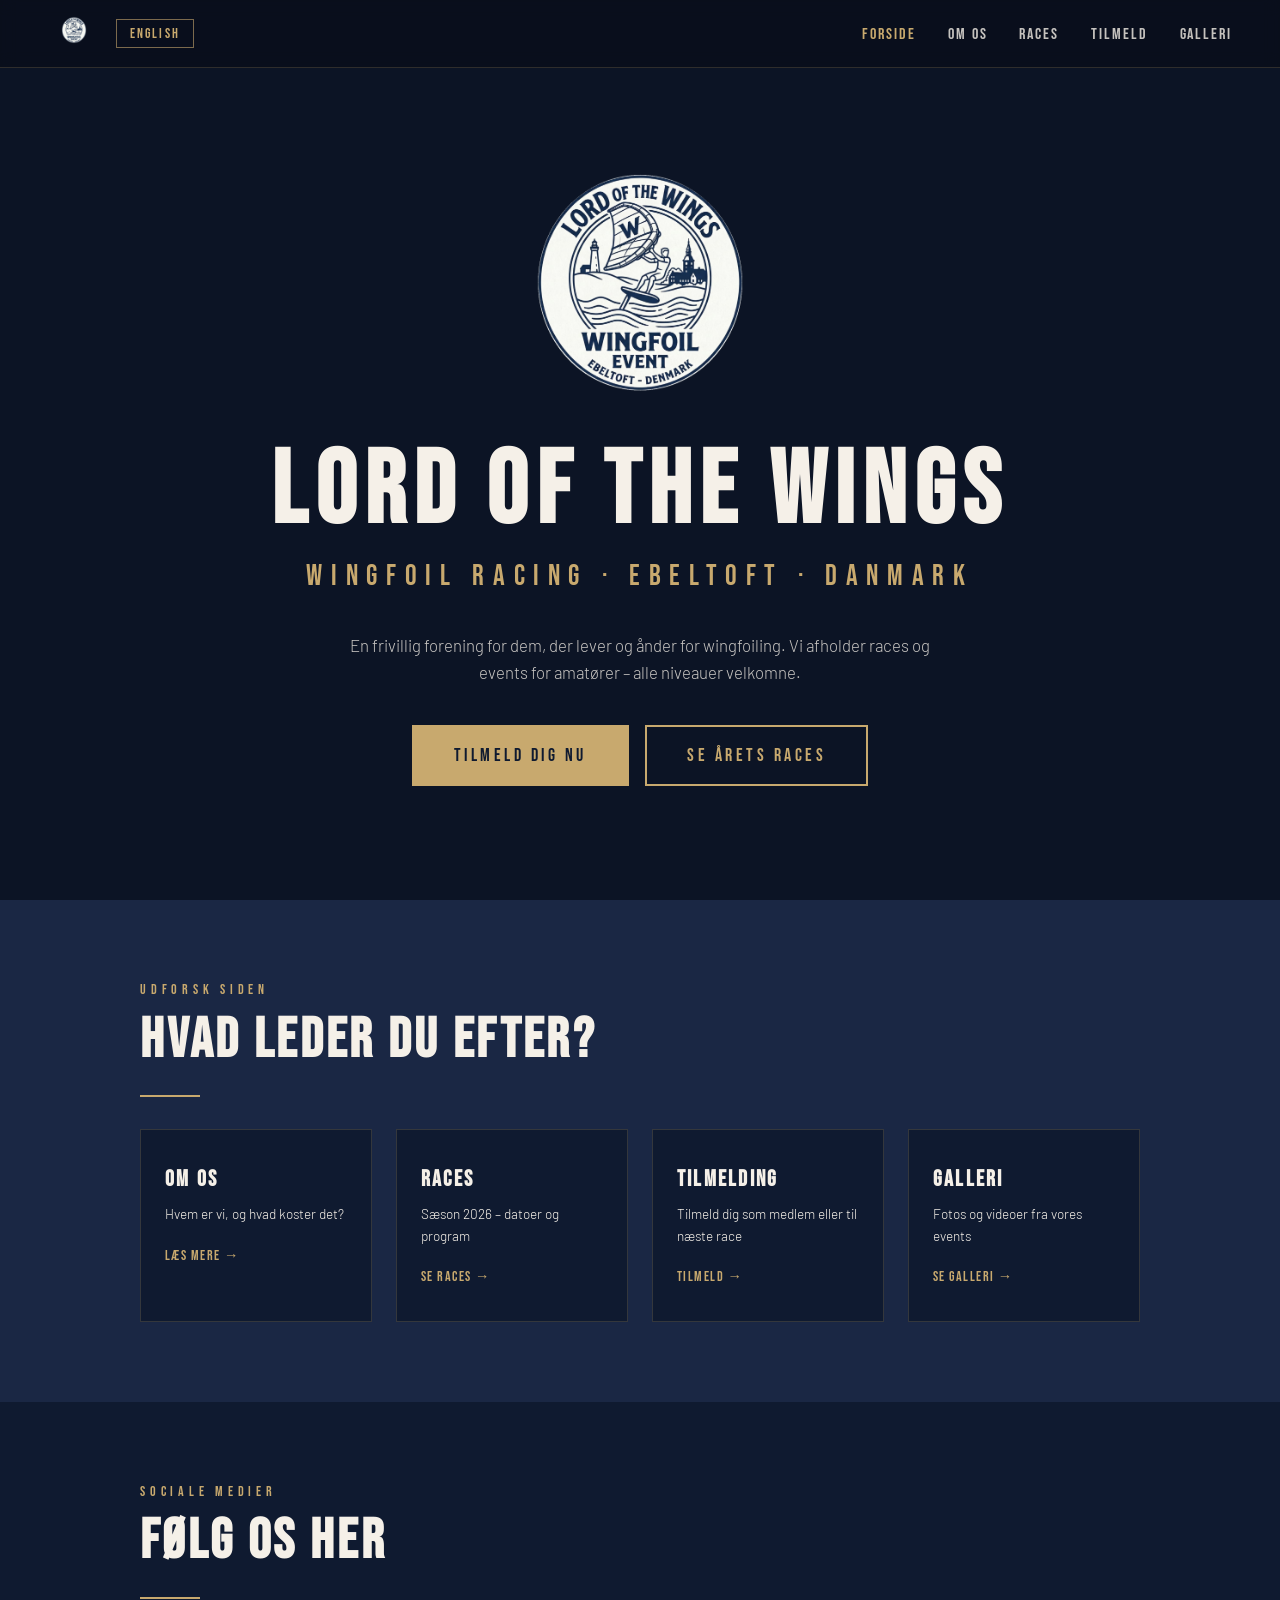
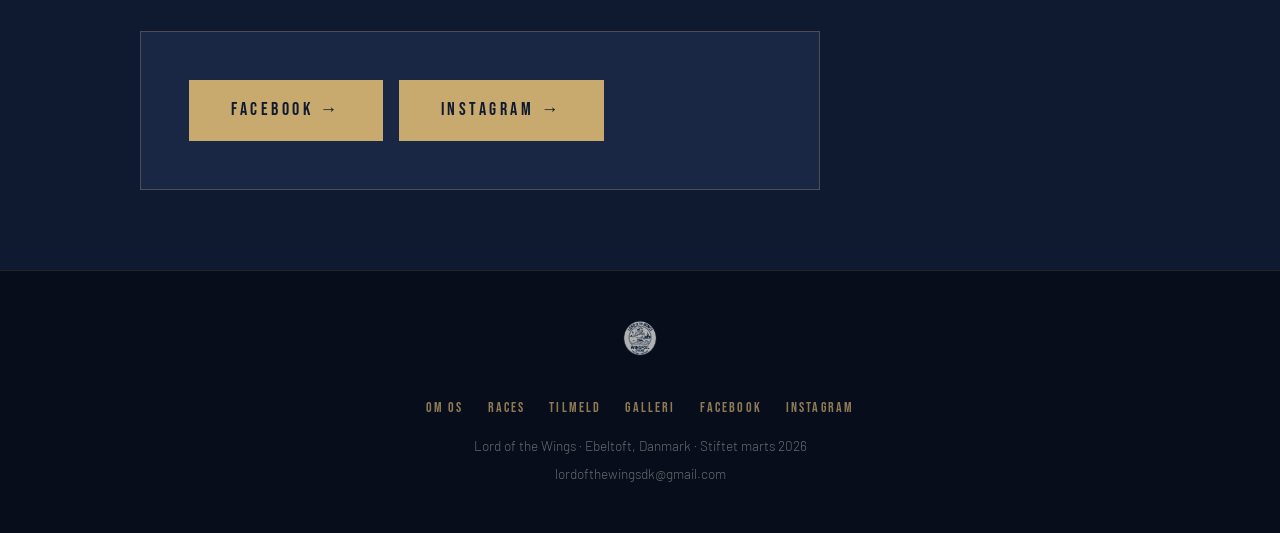
==== commit 32575d05: "HJEMMESIDE 2.0" ====
--- a/index.html
+++ b/index.html
@@ -4,454 +4,22 @@
   <meta charset="UTF-8">
   <meta name="viewport" content="width=device-width, initial-scale=1.0">
   <title>Lord of the Wings – Wingfoil Event, Ebeltoft</title>
-  <style>
-    @import url('https://fonts.googleapis.com/css2?family=Bebas+Neue&family=Barlow:wght@300;400;600&display=swap');
-
-    *, *::before, *::after { box-sizing: border-box; margin: 0; padding: 0; }
-
-    :root {
-      --navy: #1a2744;
-      --navy-dark: #0f1a30;
-      --cream: #f5f0e8;
-      --cream-dark: #e8e0cf;
-      --gold: #c8a96e;
-      --white: #ffffff;
-    }
-
-    html { scroll-behavior: smooth; }
-
-    body {
-      background: var(--navy-dark);
-      color: var(--cream);
-      font-family: 'Barlow', sans-serif;
-      font-weight: 300;
-      line-height: 1.6;
-    }
-
-    /* LANG TOGGLE */
-    .lang-toggle {
-      background: transparent;
-      border: 1px solid rgba(200,169,110,0.6);
-      color: var(--gold);
-      font-family: 'Bebas Neue', sans-serif;
-      font-size: 0.9rem;
-      letter-spacing: 0.15em;
-      padding: 0.3rem 0.8rem;
-      cursor: pointer;
-      transition: background 0.2s, color 0.2s;
-    }
-    .lang-toggle:hover { background: var(--gold); color: var(--navy-dark); }
-
-    /* NAV */
-    nav {
-      position: fixed;
-      top: 0; left: 0; right: 0;
-      z-index: 100;
-      display: flex;
-      align-items: center;
-      justify-content: space-between;
-      padding: 1rem 3rem;
-      background: rgba(10, 15, 28, 0.92);
-      backdrop-filter: blur(8px);
-      border-bottom: 1px solid rgba(200, 169, 110, 0.2);
-    }
-    .nav-logo { width: 52px; }
-    .nav-links { display: flex; gap: 2.5rem; list-style: none; }
-    .nav-links a {
-      color: var(--cream);
-      text-decoration: none;
-      font-family: 'Bebas Neue', sans-serif;
-      font-size: 1rem;
-      letter-spacing: 0.12em;
-      opacity: 0.8;
-      transition: opacity 0.2s, color 0.2s;
-    }
-    .nav-links a:hover { opacity: 1; color: var(--gold); }
-
-    /* HERO */
-    .hero {
-      min-height: 100vh;
-      display: flex;
-      flex-direction: column;
-      align-items: center;
-      justify-content: center;
-      text-align: center;
-      padding: 7rem 2rem 4rem;
-      background: var(--navy-dark);
-      position: relative;
-      overflow: hidden;
-    }
-
-    .hero-video {
-      position: absolute;
-      top: 0; left: 0;
-      width: 100%; height: 100%;
-      object-fit: cover;
-      z-index: 0;
-      opacity: 0.65;
-    }
-    .hero-overlay {
-      position: absolute;
-      inset: 0;
-      background: rgba(10, 15, 28, 0.55);
-      z-index: 1;
-    }
-    .hero > *:not(.hero-video):not(.hero-overlay) { position: relative; z-index: 2; }
-
-    .hero-logo {
-      width: 440px;
-      margin-bottom: 2.5rem;
-    }
-
-    .hero h1 {
-      font-family: 'Bebas Neue', sans-serif;
-      font-size: clamp(3rem, 8vw, 7rem);
-      letter-spacing: 0.08em;
-      line-height: 1;
-      color: var(--cream);
-
-    }
-    .hero-sub {
-      font-family: 'Bebas Neue', sans-serif;
-      font-size: clamp(1.1rem, 3vw, 1.8rem);
-      letter-spacing: 0.3em;
-      color: var(--gold);
-      margin: 0.6rem 0 2rem;
-      text-transform: uppercase;
-    }
-    .hero-desc {
-      max-width: 600px;
-      font-size: 1.05rem;
-      opacity: 0.8;
-      margin-bottom: 2.5rem;
-    }
-    .btn {
-      display: inline-block;
-      padding: 0.9rem 2.5rem;
-      background: transparent;
-      border: 2px solid var(--gold);
-      color: var(--gold);
-      font-family: 'Bebas Neue', sans-serif;
-      font-size: 1.1rem;
-      letter-spacing: 0.2em;
-      text-decoration: none;
-      cursor: pointer;
-      transition: background 0.25s, color 0.25s;
-    }
-    .btn:hover { background: var(--gold); color: var(--navy-dark); }
-    .btn-solid {
-      background: var(--gold);
-      color: var(--navy-dark);
-    }
-    .btn-solid:hover { background: var(--cream); border-color: var(--cream); }
-
-    /* SECTIONS */
-    section { padding: 5rem 2rem; }
-    .container { max-width: 1000px; margin: 0 auto; }
-    .section-label {
-      font-family: 'Bebas Neue', sans-serif;
-      font-size: 0.85rem;
-      letter-spacing: 0.35em;
-      color: var(--gold);
-      text-transform: uppercase;
-      margin-bottom: 0.5rem;
-    }
-    .section-title {
-      font-family: 'Bebas Neue', sans-serif;
-      font-size: clamp(2.2rem, 5vw, 3.5rem);
-      letter-spacing: 0.06em;
-      color: var(--cream);
-      line-height: 1.1;
-      margin-bottom: 1.5rem;
-    }
-    .divider {
-      width: 60px;
-      height: 2px;
-      background: var(--gold);
-      margin-bottom: 2rem;
-    }
-
-    /* OM FORENINGEN */
-    .about { background: var(--navy); }
-    .about-grid {
-      display: grid;
-      grid-template-columns: 1fr 1fr;
-      gap: 4rem;
-      align-items: center;
-    }
-    .about-text p { opacity: 0.8; margin-bottom: 1rem; }
-    .about-stats {
-      display: grid;
-      grid-template-columns: 1fr 1fr;
-      gap: 1.5rem;
-    }
-    .stat-card {
-      background: var(--navy-dark);
-      border: 1px solid rgba(200,169,110,0.25);
-      padding: 1.5rem;
-      text-align: center;
-    }
-    .stat-number {
-      font-family: 'Bebas Neue', sans-serif;
-      font-size: 2.8rem;
-      color: var(--gold);
-      line-height: 1;
-    }
-    .stat-label { font-size: 0.8rem; letter-spacing: 0.15em; opacity: 0.6; text-transform: uppercase; margin-top: 0.3rem; }
-
-    /* MEMBERSHIP */
-    .membership { background: var(--navy-dark); }
-    .membership-cards {
-      display: grid;
-      grid-template-columns: repeat(auto-fit, minmax(280px, 1fr));
-      gap: 2rem;
-      margin-top: 2rem;
-    }
-    .card {
-      background: var(--navy);
-      border: 1px solid rgba(200,169,110,0.2);
-      padding: 2.5rem 2rem;
-      position: relative;
-      transition: border-color 0.25s;
-    }
-    .card:hover { border-color: var(--gold); }
-    .card.featured {
-      border-color: var(--gold);
-    }
-    .card-badge {
-      position: absolute;
-      top: -1px; right: 2rem;
-      background: var(--gold);
-      color: var(--navy-dark);
-      font-family: 'Bebas Neue', sans-serif;
-      font-size: 0.8rem;
-      letter-spacing: 0.15em;
-      padding: 0.25rem 0.8rem;
-    }
-    .card-title {
-      font-family: 'Bebas Neue', sans-serif;
-      font-size: 1.5rem;
-      letter-spacing: 0.1em;
-      color: var(--cream);
-      margin-bottom: 0.5rem;
-    }
-    .card-price {
-      font-family: 'Bebas Neue', sans-serif;
-      font-size: 2.5rem;
-      color: var(--gold);
-      line-height: 1;
-      margin-bottom: 1.5rem;
-    }
-    .card-price span { font-size: 1rem; opacity: 0.7; }
-    .card ul { list-style: none; }
-    .card ul li {
-      padding: 0.4rem 0;
-      border-bottom: 1px solid rgba(245,240,232,0.08);
-      font-size: 0.9rem;
-      opacity: 0.8;
-    }
-    .card ul li::before { content: '—  '; color: var(--gold); }
-
-    /* RACES */
-    .races { background: var(--navy); }
-    .race-list { margin-top: 2rem; }
-    .race-item {
-      display: flex;
-      align-items: center;
-      gap: 2rem;
-      padding: 1.5rem 0;
-      border-bottom: 1px solid rgba(245,240,232,0.08);
-    }
-    .race-date {
-      font-family: 'Bebas Neue', sans-serif;
-      font-size: 1.8rem;
-      color: var(--gold);
-      min-width: 80px;
-      line-height: 1;
-    }
-    .race-month {
-      font-size: 0.8rem;
-      letter-spacing: 0.2em;
-      color: var(--gold);
-      opacity: 0.7;
-      text-transform: uppercase;
-    }
-    .race-info h3 {
-      font-family: 'Bebas Neue', sans-serif;
-      font-size: 1.3rem;
-      letter-spacing: 0.08em;
-      color: var(--cream);
-    }
-    .race-info p { font-size: 0.88rem; opacity: 0.7; margin-top: 0.2rem; }
-    .race-badge {
-      margin-left: auto;
-      padding: 0.3rem 0.9rem;
-      border: 1px solid var(--gold);
-      color: var(--gold);
-      font-family: 'Bebas Neue', sans-serif;
-      font-size: 0.8rem;
-      letter-spacing: 0.15em;
-    }
-    .race-badge.next { background: var(--gold); color: var(--navy-dark); }
-
-    /* TILMELDING */
-    .signup { background: var(--navy-dark); }
-    .signup-box {
-      background: var(--navy);
-      border: 1px solid rgba(200,169,110,0.3);
-      padding: 3rem;
-      max-width: 680px;
-    }
-
-    /* FORM */
-    .form-group { margin-bottom: 1.5rem; }
-    .form-group label {
-      display: block;
-      font-family: 'Bebas Neue', sans-serif;
-      font-size: 0.9rem;
-      letter-spacing: 0.15em;
-      color: var(--gold);
-      margin-bottom: 0.5rem;
-    }
-    .form-group input,
-    .form-group select {
-      width: 100%;
-      background: var(--navy-dark);
-      border: 1px solid rgba(200,169,110,0.35);
-      color: var(--cream);
-      font-family: 'Barlow', sans-serif;
-      font-size: 1rem;
-      padding: 0.75rem 1rem;
-      outline: none;
-      transition: border-color 0.2s;
-      appearance: none;
-      -webkit-appearance: none;
-    }
-    .form-group input:focus,
-    .form-group select:focus { border-color: var(--gold); }
-    .form-group input::placeholder { opacity: 0.4; }
-    .form-group select option { background: var(--navy-dark); }
-    .form-group .select-wrap { position: relative; }
-    .form-group .select-wrap::after {
-      content: '▾';
-      position: absolute;
-      right: 1rem; top: 50%;
-      transform: translateY(-50%);
-      color: var(--gold);
-      pointer-events: none;
-    }
-    .radio-group { display: flex; gap: 1rem; margin-top: 0.5rem; }
-    .radio-group label {
-      display: flex;
-      align-items: center;
-      gap: 0.6rem;
-      cursor: pointer;
-      font-family: 'Barlow', sans-serif;
-      font-size: 0.95rem;
-      opacity: 0.85;
-      user-select: none;
-    }
-    .radio-group input[type="radio"] { display: none; }
-    .radio-box {
-      width: 22px; height: 22px;
-      border: 2px solid rgba(200,169,110,0.45);
-      flex-shrink: 0;
-      display: flex;
-      align-items: center;
-      justify-content: center;
-      transition: border-color 0.15s;
-      font-size: 14px;
-      color: var(--gold);
-    }
-    .radio-group input[type="radio"]:checked + .radio-box {
-      border-color: var(--gold);
-    }
-    .radio-group input[type="radio"]:checked + .radio-box::after {
-      content: '✓';
-    }
-    .option-card {
-      border: 1px solid rgba(200,169,110,0.25);
-      padding: 1rem 1.25rem;
-      cursor: pointer;
-      margin-top: 0.75rem;
-      transition: border-color 0.2s;
-      display: flex;
-      align-items: center;
-      gap: 1rem;
-    }
-    .option-card:hover { border-color: var(--gold); }
-    .option-card input[type="radio"] { accent-color: var(--gold); width: 16px; height: 16px; flex-shrink: 0; cursor: pointer; }
-    .option-card-label { flex: 1; }
-    .option-card-title { font-family: 'Bebas Neue', sans-serif; font-size: 1rem; letter-spacing: 0.08em; color: var(--cream); }
-    .option-card-price { font-size: 0.85rem; color: var(--gold); margin-top: 0.1rem; }
-    .option-card.selected { border-color: var(--gold); background: rgba(200,169,110,0.06); }
-    .price-display {
-      border-left: 3px solid var(--gold);
-      padding: 0.75rem 1.25rem;
-      background: var(--navy-dark);
-      margin-top: 0.75rem;
-    }
-    .price-display-title { font-family: 'Bebas Neue', sans-serif; font-size: 1rem; letter-spacing: 0.08em; color: var(--cream); }
-    .price-display-amount { font-size: 0.85rem; color: var(--gold); margin-top: 0.1rem; }
-
-    .form-success {
-      display: none;
-      padding: 2rem;
-      border-left: 3px solid var(--gold);
-      background: var(--navy-dark);
-    }
-    .form-success h3 {
-      font-family: 'Bebas Neue', sans-serif;
-      font-size: 1.5rem;
-      color: var(--gold);
-      margin-bottom: 0.5rem;
-    }
-    .payment-info {
-      background: var(--navy-dark);
-      border-left: 3px solid var(--gold);
-      padding: 1rem 1.5rem;
-      margin-top: 1.5rem;
-      font-size: 0.9rem;
-    }
-    .payment-info strong { color: var(--gold); }
-    .contact-links { display: flex; gap: 1rem; flex-wrap: wrap; margin-top: 1.5rem; }
-
-    /* FOOTER */
-    footer {
-      background: #070d1a;
-      border-top: 1px solid rgba(200,169,110,0.15);
-      padding: 3rem 2rem;
-      text-align: center;
-    }
-    .footer-logo { width: 70px; margin-bottom: 1rem; opacity: 0.7; }
-    footer p { font-size: 0.85rem; opacity: 0.45; }
-
-    /* WAVE SEPARATOR */
-    .wave { display: block; width: 100%; }
-
-    @media (max-width: 700px) {
-      nav { padding: 0.8rem 1.2rem; }
-      .nav-links { gap: 1.2rem; }
-      .about-grid { grid-template-columns: 1fr; gap: 2.5rem; }
-      .signup-box { padding: 2rem 1.5rem; }
-      .race-item { flex-wrap: wrap; }
-      .race-badge { margin-left: 0; }
-    }
-  </style>
+  <link rel="stylesheet" href="style.css">
 </head>
 <body>
 
 <!-- NAV -->
 <nav>
   <div style="display:flex; align-items:center; gap:1rem;">
-    <img class="nav-logo" src="LOGO_transparent.png" alt="Lord of the Wings logo">
+    <a href="index.html"><img class="nav-logo" src="LOGO_transparent.png" alt="Lord of the Wings logo"></a>
     <button class="lang-toggle" id="langToggle" onclick="toggleLang()">ENGLISH</button>
   </div>
   <ul class="nav-links">
-    <li><a href="#om" data-da="Om os" data-en="About">Om os</a></li>
-    <li><a href="#kontingent" data-da="Kontingent" data-en="Membership">Kontingent</a></li>
-    <li><a href="#races">Races</a></li>
-    <li><a href="#tilmeld" data-da="Tilmeld" data-en="Sign up">Tilmeld</a></li>
+    <li><a href="index.html" data-da="Forside" data-en="Home">Forside</a></li>
+    <li><a href="om-os.html" data-da="Om os" data-en="About">Om os</a></li>
+    <li><a href="races.html">Races</a></li>
+    <li><a href="tilmelding.html" data-da="Tilmeld" data-en="Sign up">Tilmeld</a></li>
+    <li><a href="galleri.html" data-da="Galleri" data-en="Gallery">Galleri</a></li>
   </ul>
 </nav>
 
@@ -463,168 +31,47 @@
   <div class="hero-overlay"></div>
   <img class="hero-logo" src="LOGO_transparent.png" alt="Lord of the Wings">
   <h1>Lord of the Wings</h1>
-  <p class="hero-sub" data-da="Wingfoil Event · Ebeltoft · Danmark" data-en="Wingfoil Event · Ebeltoft · Denmark">Wingfoil Event · Ebeltoft · Danmark</p>
+  <p class="hero-sub" data-da="Wingfoil Racing · Ebeltoft · Danmark" data-en="Wingfoil Racing · Ebeltoft · Denmark">Wingfoil Racing · Ebeltoft · Danmark</p>
   <p class="hero-desc" data-da="En frivillig forening for dem, der lever og ånder for wingfoiling. Vi afholder races og events for amatører – alle niveauer velkomne." data-en="A volunteer association for those who live and breathe wingfoiling. We host races and events for amateurs – all levels welcome.">En frivillig forening for dem, der lever og ånder for wingfoiling. Vi afholder races og events for amatører – alle niveauer velkomne.</p>
-  <a class="btn btn-solid" href="#tilmeld" data-da="Tilmeld dig nu" data-en="Sign up now">Tilmeld dig nu</a>
-</section>
-
-<!-- OM FORENINGEN -->
-<section class="about" id="om">
-  <div class="container">
-    <div class="about-grid">
-      <div class="about-text">
-        <p class="section-label" data-da="Om foreningen" data-en="About us">Om foreningen</p>
-        <h2 class="section-title" data-da="Skabt af wingfoilere,<br>for wingfoilere" data-en="Created by wingfoilers,<br>for wingfoilers">Skabt af wingfoilere,<br>for wingfoilere</h2>
-        <div class="divider"></div>
-        <p data-da="Lord of the Wings er en frivillig forening stiftet i marts 2026 med base i Ebeltoft. Vi samler wingfoilere på alle niveauer til races og pop-up events i smukke danske farvande." data-en="Lord of the Wings is a volunteer association founded in March 2026, based in Ebeltoft. We bring together wingfoilers of all levels for races and pop-up events in beautiful Danish waters.">Lord of the Wings er en frivillig forening stiftet i marts 2026 med base i Ebeltoft. Vi samler wingfoilere på alle niveauer til races og pop-up events i smukke danske farvande.</p>
-        <p data-da="Vores mission er simpel: at bygge et stærkt, lokalt fællesskab omkring en af verdens hurtigst voksende vandsportsgrene – og have det sjovt undervejs." data-en="Our mission is simple: to build a strong, local community around one of the world's fastest-growing water sports – and have fun along the way.">Vores mission er simpel: at bygge et stærkt, lokalt fællesskab omkring en af verdens hurtigst voksende vandsportsgrene – og have det sjovt undervejs.</p>
-        <p style="margin-top:1.5rem">
-          <a class="btn" href="#races" data-da="Se årets races →" data-en="See this year's races →">Se årets races →</a>
-        </p>
-      </div>
-      <div class="about-stats">
-        <div class="stat-card">
-          <div class="stat-number">4</div>
-          <div class="stat-label" data-da="Planlagte races" data-en="Planned races">Planlagte races</div>
-        </div>
-        <div class="stat-card">
-          <div class="stat-number">2026</div>
-          <div class="stat-label" data-da="Stiftet" data-en="Founded">Stiftet</div>
-        </div>
-        <div class="stat-card">
-          <div class="stat-number">150 kr</div>
-          <div class="stat-label" data-da="Sæsonkontingent" data-en="Season membership">Sæsonkontingent</div>
-        </div>
-        <div class="stat-card">
-          <div class="stat-number">∞</div>
-          <div class="stat-label" data-da="Havudsigt" data-en="Ocean view">Havudsigt</div>
-        </div>
-      </div>
-    </div>
+  <div class="hero-btns">
+    <a class="btn btn-solid" href="tilmelding.html" data-da="Tilmeld dig nu" data-en="Sign up now">Tilmeld dig nu</a>
+    <a class="btn" href="races.html" data-da="Se årets races" data-en="See this year's races">Se årets races</a>
   </div>
 </section>
 
-<!-- KONTINGENT -->
-<section class="membership" id="kontingent">
+<!-- QUICK LINKS -->
+<section class="quick-links">
   <div class="container">
-    <p class="section-label" data-da="Bliv medlem" data-en="Become a member">Bliv medlem</p>
-    <h2 class="section-title" data-da="Hvad er med i pakken?" data-en="What's included?">Hvad er med i pakken?</h2>
+    <p class="section-label" data-da="Udforsk siden" data-en="Explore the site">Udforsk siden</p>
+    <h2 class="section-title" data-da="Hvad leder du efter?" data-en="What are you looking for?">Hvad leder du efter?</h2>
     <div class="divider"></div>
-    <div class="membership-cards">
+    <div class="quick-links-grid">
 
-      <div class="card featured">
-        <div class="card-badge" data-da="Anbefalet" data-en="Recommended">Anbefalet</div>
-        <div class="card-title" data-da="Sæsonmedlem" data-en="Season member">Sæsonmedlem</div>
-        <div class="card-price">150 kr <span data-da="/ sæson" data-en="/ season">/ sæson</span></div>
-        <ul>
-          <li data-da="Lycra t-shirt med LOTW logo og startnummer" data-en="Lycra t-shirt with LOTW logo and race number">Lycra t-shirt med LOTW logo og startnummer</li>
-          <li data-da="Race-fee: <strong>100 kr</strong> pr. event" data-en="Race fee: <strong>100 kr</strong> per event">Race-fee: <strong>100 kr</strong> pr. event</li>
-        </ul>
-      </div>
+      <a class="quick-card" href="om-os.html">
+        <h3 data-da="Om os" data-en="About us">Om os</h3>
+        <p data-da="Hvem er vi, og hvad koster det?" data-en="Who are we, and what does it cost?">Hvem er vi, og hvad koster det?</p>
+        <span class="arrow" data-da="Læs mere →" data-en="Read more →">Læs mere →</span>
+      </a>
 
-      <div class="card">
-        <div class="card-title" data-da="Ikke-medlem" data-en="Non-member">Ikke-medlem</div>
-        <div class="card-price">200 kr <span>/ event</span></div>
-        <ul>
-          <li data-da="Deltag i et enkelt race" data-en="Participate in a single race">Deltag i et enkelt race</li>
-        </ul>
-      </div>
+      <a class="quick-card" href="races.html">
+        <h3>Races</h3>
+        <p data-da="Sæson 2026 – datoer og program" data-en="Season 2026 – dates and programme">Sæson 2026 – datoer og program</p>
+        <span class="arrow" data-da="Se races →" data-en="See races →">Se races →</span>
+      </a>
+
+      <a class="quick-card" href="tilmelding.html">
+        <h3 data-da="Tilmelding" data-en="Sign up">Tilmelding</h3>
+        <p data-da="Tilmeld dig som medlem eller til næste race" data-en="Sign up as a member or for the next race">Tilmeld dig som medlem eller til næste race</p>
+        <span class="arrow" data-da="Tilmeld →" data-en="Sign up →">Tilmeld →</span>
+      </a>
+
+      <a class="quick-card" href="galleri.html">
+        <h3 data-da="Galleri" data-en="Gallery">Galleri</h3>
+        <p data-da="Fotos og videoer fra vores events" data-en="Photos and videos from our events">Fotos og videoer fra vores events</p>
+        <span class="arrow" data-da="Se galleri →" data-en="See gallery →">Se galleri →</span>
+      </a>
 
     </div>
-    <p style="margin-top:2rem; font-size:0.85rem; opacity:0.55;" data-da="Kontingent tilbagebetales ikke. Race-fee tilbagebetales ved aflysning." data-en="Membership fee is non-refundable. Race fee is refunded in case of cancellation.">Kontingent tilbagebetales ikke. Race-fee tilbagebetales ved aflysning.</p>
-  </div>
-</section>
-
-<!-- RACES -->
-<section class="races" id="races">
-  <div class="container">
-    <p class="section-label" data-da="Sæson 2026" data-en="Season 2026">Sæson 2026</p>
-    <h2 class="section-title" data-da="Årets races" data-en="This year's races">Årets races</h2>
-    <div class="divider"></div>
-
-    <div class="race-list">
-      <div class="race-item">
-        <div>
-          <div class="race-date">24–25</div>
-          <div class="race-month" data-da="Maj" data-en="May">Maj</div>
-        </div>
-        <div class="race-info">
-          <h3>Race #1 – Ebeltoft Bugt</h3>
-          <p data-da="Downwind course + rundbane · Surfline udstyrsdemo" data-en="Downwind course + lap race · Surfline gear demo">Downwind course + rundbane · Surfline udstyrsdemo</p>
-        </div>
-        <div class="race-badge" data-da="Afholdt" data-en="Completed">Afholdt</div>
-      </div>
-
-      <div class="race-item">
-        <div>
-          <div class="race-date">20-21</div>
-          <div class="race-month" data-da="Juni" data-en="June">Juni</div>
-        </div>
-        <div class="race-info">
-          <h3>Race #2 – Ebeltoft Bugt</h3>
-          <p data-da="Program kommer" data-en="Programme coming soon">Program kommer</p>
-        </div>
-        <div class="race-badge next" data-da="Næste race!" data-en="Next race!">Næste race!</div>
-      </div>
-
-      <div class="race-item">
-        <div>
-          <div class="race-date">Sept.</div>
-          <div class="race-month">2026</div>
-        </div>
-        <div class="race-info">
-          <h3>Race #3 – TBA</h3>
-          <p data-da="Dato annonceres snarest" data-en="Date to be announced">Dato annonceres snarest</p>
-        </div>
-        <div class="race-badge" data-da="Kommende" data-en="Upcoming">Kommende</div>
-      </div>
-
-      <div class="race-item">
-        <div>
-          <div class="race-date">Okt.</div>
-          <div class="race-month">2026</div>
-        </div>
-        <div class="race-info">
-          <h3>Race #4 – TBA</h3>
-          <p data-da="Sæsonafslutning · Dato annonceres snarest" data-en="Season finale · Date to be announced">Sæsonafslutning · Dato annonceres snarest</p>
-        </div>
-        <div class="race-badge" data-da="Kommende" data-en="Upcoming">Kommende</div>
-      </div>
-    </div>
-
-    <p style="margin-top:2rem; font-size:0.85rem; opacity:0.55;" data-da="Konkret tidsplan for hvert event annonceres når vejrudsigten er klar." data-en="Detailed schedule for each event will be announced when the weather forecast is ready.">Konkret tidsplan for hvert event annonceres når vejrudsigten er klar.</p>
-  </div>
-</section>
-
-<!-- PROGRAM RACE #1 -->
-<section style="background:var(--navy-dark); padding:4rem 2rem;">
-  <div class="container">
-    <p class="section-label" data-da="Program" data-en="Programme">Program</p>
-    <h2 class="section-title" data-da="Race #1 · 24-25 Maj" data-en="Race #1 · 24-25 May">Race #1 · 24-25 Maj</h2>
-    <div class="divider"></div>
-    <div style="display:grid; grid-template-columns: repeat(auto-fit, minmax(200px, 1fr)); gap:1.5rem; margin-top:1.5rem;">
-      <div style="border-left:2px solid var(--gold); padding-left:1rem;">
-        <div style="font-family:'Bebas Neue',sans-serif; color:var(--gold); font-size:1rem; letter-spacing:0.1em;">Check-in</div>
-        <div style="font-size:0.9rem; opacity:0.8; margin-top:0.3rem;" data-da="Velkomst &amp; briefing · Tidsplan offentliggøres nærmere eventet" data-en="Welcome &amp; briefing · Schedule published closer to the event">Velkomst &amp; briefing · Tidsplan offentliggøres nærmere eventet</div>
-      </div>
-      <div style="border-left:2px solid var(--gold); padding-left:1rem;">
-        <div style="font-family:'Bebas Neue',sans-serif; color:var(--gold); font-size:1rem; letter-spacing:0.1em;">Race 1</div>
-        <div style="font-size:0.9rem; opacity:0.8; margin-top:0.3rem;">Downwind course</div>
-      </div>
-      <div style="border-left:2px solid var(--gold); padding-left:1rem;">
-        <div style="font-family:'Bebas Neue',sans-serif; color:var(--gold); font-size:1rem; letter-spacing:0.1em;" data-da="Pause" data-en="Break">Pause</div>
-        <div style="font-size:0.9rem; opacity:0.8; margin-top:0.3rem;" data-da="Sodvand, øl &amp; pølser · Surfline udstyrsdemo" data-en="Soft drinks, beer &amp; hot dogs · Surfline gear demo">Sodvand, øl &amp; pølser · Surfline udstyrsdemo</div>
-      </div>
-      <div style="border-left:2px solid var(--gold); padding-left:1rem;">
-        <div style="font-family:'Bebas Neue',sans-serif; color:var(--gold); font-size:1rem; letter-spacing:0.1em;">Race 2</div>
-        <div style="font-size:0.9rem; opacity:0.8; margin-top:0.3rem;" data-da="Bane med runder" data-en="Lap course">Bane med runder</div>
-      </div>
-      <div style="border-left:2px solid var(--gold); padding-left:1rem;">
-        <div style="font-family:'Bebas Neue',sans-serif; color:var(--gold); font-size:1rem; letter-spacing:0.1em;" data-da="Afslutning" data-en="Finish">Afslutning</div>
-        <div style="font-size:0.9rem; opacity:0.8; margin-top:0.3rem;" data-da="Præmier &amp; fælles fejring" data-en="Prizes &amp; celebration">Præmier &amp; fælles fejring</div>
-      </div>
-    </div>
-    <p style="margin-top:2rem; font-size:0.9rem; opacity:0.65;" data-da="Alle niveauer er velkomne 🤙" data-en="All levels welcome 🤙">Alle niveauer er velkomne 🤙</p>
   </div>
 </section>
 
@@ -643,175 +90,21 @@
   </div>
 </section>
 
-<!-- TILMELDING -->
-<section class="signup" id="tilmeld">
-  <div class="container">
-    <p class="section-label" data-da="Tilmelding" data-en="Sign up">Tilmelding</p>
-    <h2 class="section-title" data-da="Kom med på vandet" data-en="Join us on the water">Kom med på vandet</h2>
-    <div class="divider"></div>
-
-    <div class="signup-box">
-
-      <div class="form-success" id="formSuccess">
-        <h3 data-da="Tak for din tilmelding!" data-en="Thanks for signing up!">Tak for din tilmelding!</h3>
-        <p data-da="Vi har sendt en bekræftelse til din e-mailadresse." data-en="We've sent a confirmation to your email address." style="opacity:0.8;">Vi har sendt en bekræftelse til din e-mailadresse.</p>
-      </div>
-
-      <form id="tilmeldingForm" name="tilmelding" method="POST" data-netlify="true" netlify-honeypot="bot-field">
-        <input type="hidden" name="form-name" value="tilmelding">
-        <input type="hidden" name="type" id="typeHidden">
-        <p style="display:none"><input name="bot-field"></p>
-
-        <div class="form-group">
-          <label for="navn" data-da="NAVN" data-en="NAME">NAVN</label>
-          <input type="text" id="navn" name="navn" placeholder="Dit fulde navn" required>
-        </div>
-        <div class="form-group">
-          <label for="email" data-da="E-MAIL" data-en="EMAIL">E-MAIL</label>
-          <input type="email" id="email" name="email" placeholder="din@email.dk" required>
-        </div>
-        <div class="form-group">
-          <label for="telefon" data-da="TELEFON" data-en="PHONE">TELEFON</label>
-          <input type="tel" id="telefon" name="telefon" placeholder="+45 00 00 00 00" required>
-        </div>
-
-        <!-- Spørgsmål 1 -->
-        <div class="form-group" id="q1">
-          <label data-da="ER DU ALLEREDE MEDLEM?" data-en="ARE YOU ALREADY A MEMBER?">ER DU ALLEREDE MEDLEM?</label>
-          <div class="radio-group">
-            <label><input type="radio" name="er_medlem" value="ja" onchange="handleMedlem()"><span class="radio-box"></span> <span data-da="Ja" data-en="Yes">Ja</span></label>
-            <label><input type="radio" name="er_medlem" value="nej" onchange="handleMedlem()"><span class="radio-box"></span> <span data-da="Nej" data-en="No">Nej</span></label>
-          </div>
-        </div>
-
-        <!-- Svar: allerede medlem → vis pris direkte -->
-        <div id="result-ja" style="display:none;">
-          <div class="price-display">
-            <div class="price-display-title" data-da="Race 20.06–21.06 tilmelding" data-en="Race 20.06–21.06 registration">Race 20.06–21.06 tilmelding</div>
-            <div class="price-display-amount">100 kr.</div>
-          </div>
-        </div>
-
-        <!-- Spørgsmål 2 (kun hvis ikke-medlem) -->
-        <div class="form-group" id="q2" style="display:none;">
-          <label data-da="ØNSKER DU AT BLIVE MEDLEM?" data-en="WOULD YOU LIKE TO BECOME A MEMBER?">ØNSKER DU AT BLIVE MEDLEM?</label>
-          <div class="radio-group">
-            <label><input type="radio" name="vil_medlem" value="ja" onchange="handleVilMedlem()"><span class="radio-box"></span> <span data-da="Ja" data-en="Yes">Ja</span></label>
-            <label><input type="radio" name="vil_medlem" value="nej" onchange="handleVilMedlem()"><span class="radio-box"></span> <span data-da="Nej" data-en="No">Nej</span></label>
-          </div>
-        </div>
-
-        <!-- Svar: vil blive medlem → to valgmuligheder -->
-        <div id="result-vil-ja" style="display:none;">
-          <label class="option-card" id="card-kun-medlem" onclick="selectOption(this, 'Kun medlemskab - 150 kr.')">
-            <input type="radio" name="valg" value="Kun medlemskab - 150 kr.">
-            <div class="option-card-label">
-              <div class="option-card-title" data-da="Kun medlemskab" data-en="Membership only">Kun medlemskab</div>
-              <div class="option-card-price">150 kr.</div>
-            </div>
-          </label>
-          <label class="option-card" id="card-med-race" onclick="selectOption(this, 'Medlemskab og race 20.06-21.06 - 250 kr.')">
-            <input type="radio" name="valg" value="Medlemskab og race 20.06-21.06 - 250 kr.">
-            <div class="option-card-label">
-              <div class="option-card-title" data-da="Medlemskab og race 20.06–21.06" data-en="Membership and race 20.06–21.06">Medlemskab og race 20.06–21.06</div>
-              <div class="option-card-price">250 kr.</div>
-            </div>
-          </label>
-        </div>
-
-        <!-- Svar: vil ikke blive medlem → vis pris direkte -->
-        <div id="result-vil-nej" style="display:none;">
-          <div class="price-display">
-            <div class="price-display-title" data-da="Race 20.06–21.06 tilmelding uden medlemskab" data-en="Race 20.06–21.06 registration without membership">Race 20.06–21.06 tilmelding uden medlemskab</div>
-            <div class="price-display-amount">200 kr.</div>
-          </div>
-        </div>
-
-        <button type="submit" id="submitBtn" class="btn btn-solid" style="width:100%; margin-top:1.5rem; display:none;" data-da="Send tilmelding" data-en="Submit registration">Send tilmelding</button>
-      </form>
-
-    </div>
-  </div>
-</section>
-
 <!-- FOOTER -->
 <footer>
   <img class="footer-logo" src="LOGO_transparent.png" alt="LOTW">
+  <div class="footer-links">
+    <a href="om-os.html" data-da="Om os" data-en="About">Om os</a>
+    <a href="races.html">Races</a>
+    <a href="tilmelding.html" data-da="Tilmeld" data-en="Sign up">Tilmeld</a>
+    <a href="galleri.html" data-da="Galleri" data-en="Gallery">Galleri</a>
+    <a href="https://www.facebook.com/profile.php?id=61580798024798" target="_blank">Facebook</a>
+    <a href="https://www.instagram.com/lordofthewings_dk" target="_blank">Instagram</a>
+  </div>
   <p data-da="Lord of the Wings · Ebeltoft, Danmark · Stiftet marts 2026" data-en="Lord of the Wings · Ebeltoft, Denmark · Founded March 2026">Lord of the Wings · Ebeltoft, Danmark · Stiftet marts 2026</p>
   <p style="margin-top:0.4rem;">lordofthewingsdk@gmail.com</p>
 </footer>
 
-<script>
-  // Sprog-toggle
-  let lang = 'da';
-  function toggleLang() {
-    lang = lang === 'da' ? 'en' : 'da';
-    document.getElementById('langToggle').textContent = lang === 'da' ? 'ENGLISH' : 'DANISH';
-    document.querySelectorAll('[data-da]').forEach(el => {
-      el.innerHTML = el.getAttribute('data-' + lang);
-    });
-  }
-
-  // Formular-logik
-  function hide(...ids) { ids.forEach(id => document.getElementById(id).style.display = 'none'); }
-  function show(...ids) { ids.forEach(id => document.getElementById(id).style.display = ''); }
-
-  function handleMedlem() {
-    const val = document.querySelector('input[name="er_medlem"]:checked')?.value;
-    hide('result-ja', 'q2', 'result-vil-ja', 'result-vil-nej', 'submitBtn');
-    document.querySelectorAll('input[name="vil_medlem"]').forEach(r => r.checked = false);
-    document.querySelectorAll('.option-card').forEach(c => c.classList.remove('selected'));
-    document.getElementById('typeHidden').value = '';
-    if (val === 'ja') {
-      document.getElementById('typeHidden').value = 'Race 20.06-21.06 tilmelding - 100 kr.';
-      show('result-ja', 'submitBtn');
-    } else if (val === 'nej') {
-      show('q2');
-    }
-  }
-
-  function handleVilMedlem() {
-    const val = document.querySelector('input[name="vil_medlem"]:checked')?.value;
-    hide('result-vil-ja', 'result-vil-nej', 'submitBtn');
-    document.querySelectorAll('.option-card').forEach(c => c.classList.remove('selected'));
-    document.getElementById('typeHidden').value = '';
-    if (val === 'ja') {
-      show('result-vil-ja');
-    } else if (val === 'nej') {
-      document.getElementById('typeHidden').value = 'Race 20.06-21.06 tilmelding uden medlemskab - 200 kr.';
-      show('result-vil-nej', 'submitBtn');
-    }
-  }
-
-  function selectOption(card, value) {
-    document.querySelectorAll('.option-card').forEach(c => c.classList.remove('selected'));
-    card.classList.add('selected');
-    document.getElementById('typeHidden').value = value;
-    show('submitBtn');
-  }
-
-  // Netlify Forms – AJAX indsendelse
-  const form = document.getElementById('tilmeldingForm');
-  form.addEventListener('submit', async (e) => {
-    e.preventDefault();
-    if (!document.getElementById('typeHidden').value) return;
-    const btn = document.getElementById('submitBtn');
-    btn.disabled = true;
-    btn.textContent = '…';
-    try {
-      await fetch('/', {
-        method: 'POST',
-        headers: { 'Content-Type': 'application/x-www-form-urlencoded' },
-        body: new URLSearchParams(new FormData(form)).toString()
-      });
-      form.style.display = 'none';
-      document.getElementById('formSuccess').style.display = 'block';
-    } catch {
-      btn.disabled = false;
-      btn.textContent = lang === 'da' ? 'Send tilmelding' : 'Submit registration';
-      alert(lang === 'da' ? 'Noget gik galt – prøv igen.' : 'Something went wrong – please try again.');
-    }
-  });
-</script>
+<script src="script.js"></script>
 </body>
 </html>
--- a/style.css
+++ b/style.css
@@ -0,0 +1,461 @@
+@import url('https://fonts.googleapis.com/css2?family=Bebas+Neue&family=Barlow:wght@300;400;600&display=swap');
+
+*, *::before, *::after { box-sizing: border-box; margin: 0; padding: 0; }
+
+:root {
+  --navy: #1a2744;
+  --navy-dark: #0f1a30;
+  --cream: #f5f0e8;
+  --cream-dark: #e8e0cf;
+  --gold: #c8a96e;
+  --white: #ffffff;
+}
+
+html { scroll-behavior: smooth; }
+
+body {
+  background: var(--navy-dark);
+  color: var(--cream);
+  font-family: 'Barlow', sans-serif;
+  font-weight: 300;
+  line-height: 1.6;
+}
+
+/* ── NAV ── */
+nav {
+  position: fixed;
+  top: 0; left: 0; right: 0;
+  z-index: 100;
+  display: flex;
+  align-items: center;
+  justify-content: space-between;
+  padding: 1rem 3rem;
+  background: rgba(10, 15, 28, 0.92);
+  backdrop-filter: blur(8px);
+  border-bottom: 1px solid rgba(200, 169, 110, 0.2);
+}
+.nav-logo { width: 52px; }
+.nav-links { display: flex; gap: 2rem; list-style: none; align-items: center; }
+.nav-links a {
+  color: var(--cream);
+  text-decoration: none;
+  font-family: 'Bebas Neue', sans-serif;
+  font-size: 1rem;
+  letter-spacing: 0.12em;
+  opacity: 0.8;
+  transition: opacity 0.2s, color 0.2s;
+}
+.nav-links a:hover,
+.nav-links a.active { opacity: 1; color: var(--gold); }
+
+/* ── LANG TOGGLE ── */
+.lang-toggle {
+  background: transparent;
+  border: 1px solid rgba(200,169,110,0.6);
+  color: var(--gold);
+  font-family: 'Bebas Neue', sans-serif;
+  font-size: 0.9rem;
+  letter-spacing: 0.15em;
+  padding: 0.3rem 0.8rem;
+  cursor: pointer;
+  transition: background 0.2s, color 0.2s;
+}
+.lang-toggle:hover { background: var(--gold); color: var(--navy-dark); }
+
+/* ── HERO (forside) ── */
+.hero {
+  min-height: 100vh;
+  display: flex;
+  flex-direction: column;
+  align-items: center;
+  justify-content: center;
+  text-align: center;
+  padding: 7rem 2rem 4rem;
+  background: var(--navy-dark);
+  position: relative;
+  overflow: hidden;
+}
+.hero-video {
+  position: absolute;
+  top: 0; left: 0;
+  width: 100%; height: 100%;
+  object-fit: cover;
+  z-index: 0;
+  opacity: 0.65;
+}
+.hero-overlay {
+  position: absolute;
+  inset: 0;
+  background: rgba(10, 15, 28, 0.55);
+  z-index: 1;
+}
+.hero > *:not(.hero-video):not(.hero-overlay) { position: relative; z-index: 2; }
+.hero-logo { width: 440px; margin-bottom: 2.5rem; }
+.hero h1 {
+  font-family: 'Bebas Neue', sans-serif;
+  font-size: clamp(3rem, 8vw, 7rem);
+  letter-spacing: 0.08em;
+  line-height: 1;
+  color: var(--cream);
+}
+.hero-sub {
+  font-family: 'Bebas Neue', sans-serif;
+  font-size: clamp(1.1rem, 3vw, 1.8rem);
+  letter-spacing: 0.3em;
+  color: var(--gold);
+  margin: 0.6rem 0 2rem;
+  text-transform: uppercase;
+}
+.hero-desc {
+  max-width: 600px;
+  font-size: 1.05rem;
+  opacity: 0.8;
+  margin-bottom: 2.5rem;
+}
+.hero-btns { display: flex; gap: 1rem; flex-wrap: wrap; justify-content: center; }
+
+/* ── PAGE HERO (undersider) ── */
+.page-hero {
+  padding: 9rem 3rem 3.5rem;
+  background: var(--navy-dark);
+  border-bottom: 1px solid rgba(200,169,110,0.12);
+}
+.page-hero .section-label { margin-bottom: 0.4rem; }
+.page-hero .section-title { margin-bottom: 0; }
+
+/* ── QUICK LINKS (forside) ── */
+.quick-links { background: var(--navy); padding: 5rem 2rem; }
+.quick-links-grid {
+  display: grid;
+  grid-template-columns: repeat(auto-fit, minmax(200px, 1fr));
+  gap: 1.5rem;
+  margin-top: 2rem;
+}
+.quick-card {
+  background: var(--navy-dark);
+  border: 1px solid rgba(200,169,110,0.2);
+  padding: 2rem 1.5rem;
+  text-decoration: none;
+  transition: border-color 0.25s;
+  display: block;
+}
+.quick-card:hover { border-color: var(--gold); }
+.quick-card h3 {
+  font-family: 'Bebas Neue', sans-serif;
+  font-size: 1.4rem;
+  letter-spacing: 0.1em;
+  color: var(--cream);
+  margin-bottom: 0.3rem;
+}
+.quick-card p { font-size: 0.85rem; opacity: 1; color: var(--cream); margin-bottom: 1rem; }
+.quick-card .arrow { color: var(--gold); font-family: 'Bebas Neue', sans-serif; letter-spacing: 0.1em; font-size: 0.9rem; }
+
+/* ── SECTIONS ── */
+section { padding: 5rem 2rem; }
+.container { max-width: 1000px; margin: 0 auto; }
+.section-label {
+  font-family: 'Bebas Neue', sans-serif;
+  font-size: 0.85rem;
+  letter-spacing: 0.35em;
+  color: var(--gold);
+  text-transform: uppercase;
+  margin-bottom: 0.5rem;
+}
+.section-title {
+  font-family: 'Bebas Neue', sans-serif;
+  font-size: clamp(2.2rem, 5vw, 3.5rem);
+  letter-spacing: 0.06em;
+  color: var(--cream);
+  line-height: 1.1;
+  margin-bottom: 1.5rem;
+}
+.divider { width: 60px; height: 2px; background: var(--gold); margin-bottom: 2rem; }
+
+/* ── BUTTONS ── */
+.btn {
+  display: inline-block;
+  padding: 0.9rem 2.5rem;
+  background: transparent;
+  border: 2px solid var(--gold);
+  color: var(--gold);
+  font-family: 'Bebas Neue', sans-serif;
+  font-size: 1.1rem;
+  letter-spacing: 0.2em;
+  text-decoration: none;
+  cursor: pointer;
+  transition: background 0.25s, color 0.25s;
+}
+.btn:hover { background: var(--gold); color: var(--navy-dark); }
+.btn-solid { background: var(--gold); color: var(--navy-dark); }
+.btn-solid:hover { background: var(--cream); border-color: var(--cream); }
+
+/* ── OM OS ── */
+.about { background: var(--navy); }
+.about-grid { display: grid; grid-template-columns: 1fr 1fr; gap: 4rem; align-items: center; }
+.about-text p { opacity: 0.8; margin-bottom: 1rem; }
+.about-stats { display: grid; grid-template-columns: 1fr 1fr; gap: 1.5rem; }
+.stat-card {
+  background: var(--navy-dark);
+  border: 1px solid rgba(200,169,110,0.25);
+  padding: 1.5rem;
+  text-align: center;
+}
+.stat-number { font-family: 'Bebas Neue', sans-serif; font-size: 2.8rem; color: var(--gold); line-height: 1; }
+.stat-label { font-size: 0.8rem; letter-spacing: 0.15em; opacity: 0.6; text-transform: uppercase; margin-top: 0.3rem; }
+
+/* ── KONTINGENT ── */
+.membership { background: var(--navy-dark); }
+.membership-cards { display: grid; grid-template-columns: repeat(auto-fit, minmax(280px, 1fr)); gap: 2rem; margin-top: 2rem; }
+.card { background: var(--navy); border: 1px solid rgba(200,169,110,0.2); padding: 2.5rem 2rem; position: relative; transition: border-color 0.25s; }
+.card:hover { border-color: var(--gold); }
+.card.featured { border-color: var(--gold); }
+.card-badge {
+  position: absolute; top: -1px; right: 2rem;
+  background: var(--gold); color: var(--navy-dark);
+  font-family: 'Bebas Neue', sans-serif; font-size: 0.8rem; letter-spacing: 0.15em; padding: 0.25rem 0.8rem;
+}
+.card-title { font-family: 'Bebas Neue', sans-serif; font-size: 1.5rem; letter-spacing: 0.1em; color: var(--cream); margin-bottom: 0.5rem; }
+.card-price { font-family: 'Bebas Neue', sans-serif; font-size: 2.5rem; color: var(--gold); line-height: 1; margin-bottom: 1.5rem; }
+.card-price span { font-size: 1rem; opacity: 0.7; }
+.card ul { list-style: none; }
+.card ul li { padding: 0.4rem 0; border-bottom: 1px solid rgba(245,240,232,0.08); font-size: 0.9rem; opacity: 0.8; }
+.card ul li::before { content: '—  '; color: var(--gold); }
+
+/* ── RACES ── */
+.races { background: var(--navy); }
+.race-list { margin-top: 2rem; }
+.race-item { display: flex; align-items: center; gap: 2rem; padding: 1.5rem 0; border-bottom: 1px solid rgba(245,240,232,0.08); }
+.race-date { font-family: 'Bebas Neue', sans-serif; font-size: 1.8rem; color: var(--gold); min-width: 80px; line-height: 1; }
+.race-month { font-size: 0.8rem; letter-spacing: 0.2em; color: var(--gold); opacity: 0.7; text-transform: uppercase; }
+.race-info h3 { font-family: 'Bebas Neue', sans-serif; font-size: 1.3rem; letter-spacing: 0.08em; color: var(--cream); }
+.race-info p { font-size: 0.88rem; opacity: 0.7; margin-top: 0.2rem; }
+.race-badge { margin-left: auto; padding: 0.3rem 0.9rem; border: 1px solid var(--gold); color: var(--gold); font-family: 'Bebas Neue', sans-serif; font-size: 0.8rem; letter-spacing: 0.15em; }
+.race-badge.next { background: var(--gold); color: var(--navy-dark); }
+
+/* ── TILMELDING ── */
+.signup { background: var(--navy-dark); }
+.signup-box { background: var(--navy); border: 1px solid rgba(200,169,110,0.3); padding: 3rem; max-width: 680px; }
+.contact-links { display: flex; gap: 1rem; flex-wrap: wrap; }
+
+/* ── FORM ── */
+.form-group { margin-bottom: 1.5rem; }
+.form-group label { display: block; font-family: 'Bebas Neue', sans-serif; font-size: 0.9rem; letter-spacing: 0.15em; color: var(--gold); margin-bottom: 0.5rem; }
+.form-group input, .form-group select {
+  width: 100%; background: var(--navy-dark); border: 1px solid rgba(200,169,110,0.35); color: var(--cream);
+  font-family: 'Barlow', sans-serif; font-size: 1rem; padding: 0.75rem 1rem;
+  outline: none; transition: border-color 0.2s; appearance: none; -webkit-appearance: none;
+}
+.form-group input:focus, .form-group select:focus { border-color: var(--gold); }
+.form-group input::placeholder { opacity: 0.4; }
+.form-group select option { background: var(--navy-dark); }
+.radio-group { display: flex; gap: 1rem; margin-top: 0.5rem; }
+.radio-group label { display: flex; align-items: center; gap: 0.6rem; cursor: pointer; font-family: 'Barlow', sans-serif; font-size: 0.95rem; opacity: 0.85; user-select: none; }
+.radio-group input[type="radio"] { display: none; }
+.radio-box { width: 22px; height: 22px; border: 2px solid rgba(200,169,110,0.45); flex-shrink: 0; display: flex; align-items: center; justify-content: center; transition: border-color 0.15s; font-size: 14px; color: var(--gold); }
+.radio-group input[type="radio"]:checked + .radio-box { border-color: var(--gold); }
+.radio-group input[type="radio"]:checked + .radio-box::after { content: '✓'; }
+.option-card { border: 1px solid rgba(200,169,110,0.25); padding: 1rem 1.25rem; cursor: pointer; margin-top: 0.75rem; transition: border-color 0.2s; display: flex; align-items: center; gap: 1rem; }
+.option-card:hover { border-color: var(--gold); }
+.option-card input[type="radio"] { accent-color: var(--gold); width: 16px; height: 16px; flex-shrink: 0; cursor: pointer; }
+.option-card-label { flex: 1; }
+.option-card-title { font-family: 'Bebas Neue', sans-serif; font-size: 1rem; letter-spacing: 0.08em; color: var(--cream); }
+.option-card-price { font-size: 0.85rem; color: var(--gold); margin-top: 0.1rem; }
+.option-card.selected { border-color: var(--gold); background: rgba(200,169,110,0.06); }
+.price-display { border-left: 3px solid var(--gold); padding: 0.75rem 1.25rem; background: var(--navy-dark); margin-top: 0.75rem; }
+.price-display-title { font-family: 'Bebas Neue', sans-serif; font-size: 1rem; letter-spacing: 0.08em; color: var(--cream); }
+.price-display-amount { font-size: 0.85rem; color: var(--gold); margin-top: 0.1rem; }
+.form-success { display: none; padding: 2rem; border-left: 3px solid var(--gold); background: var(--navy-dark); }
+.form-success h3 { font-family: 'Bebas Neue', sans-serif; font-size: 1.5rem; color: var(--gold); margin-bottom: 0.5rem; }
+
+/* ── SIGNUP LAYOUT (form + sidebar) ── */
+.signup-layout {
+  display: flex;
+  gap: 2rem;
+  align-items: flex-start;
+}
+.signup-layout .signup-box { flex: 1; max-width: 680px; }
+.price-sidebar {
+  width: 260px;
+  flex-shrink: 0;
+  background: var(--navy);
+  border: 1px solid rgba(200,169,110,0.25);
+  padding: 1.75rem 1.5rem;
+}
+.price-sidebar h3 {
+  font-family: 'Bebas Neue', sans-serif;
+  font-size: 1rem;
+  letter-spacing: 0.2em;
+  color: var(--gold);
+  margin-bottom: 1.25rem;
+}
+.price-row {
+  display: flex;
+  justify-content: space-between;
+  align-items: baseline;
+  padding: 0.6rem 0;
+  border-bottom: 1px solid rgba(245,240,232,0.07);
+  gap: 0.75rem;
+}
+.price-row:last-child { border-bottom: none; }
+.price-row-label { font-size: 0.82rem; opacity: 0.75; line-height: 1.3; }
+.price-row-label small { display: block; font-size: 0.75rem; opacity: 0.6; margin-top: 0.15rem; }
+.price-row-amount {
+  font-family: 'Bebas Neue', sans-serif;
+  font-size: 1.15rem;
+  color: var(--gold);
+  white-space: nowrap;
+}
+.price-note {
+  font-size: 0.75rem;
+  opacity: 0.45;
+  margin-top: 1.25rem;
+  line-height: 1.5;
+}
+@media (max-width: 860px) {
+  .signup-layout { flex-direction: column; }
+  .price-sidebar { width: 100%; }
+}
+
+/* ── GALLERI ── */
+.gallery-section { background: var(--navy-dark); }
+.gallery-grid {
+  display: grid;
+  grid-template-columns: repeat(3, 1fr);
+  gap: 0.75rem;
+  margin-top: 2rem;
+  grid-auto-flow: dense;
+}
+.gallery-item {
+  aspect-ratio: 4/3;
+  overflow: hidden;
+  position: relative;
+  background: var(--navy);
+  border: 1px solid rgba(200,169,110,0.12);
+  transition: border-color 0.2s;
+  cursor: pointer;
+}
+.gallery-item:hover { border-color: rgba(200,169,110,0.45); }
+.gallery-item img, .gallery-item video { width: 100%; height: 100%; object-fit: cover; display: block; }
+.gallery-item.wide { grid-column: span 2; }
+.gallery-item.portrait { aspect-ratio: 9/16; }
+
+/* Video + 2×2 fotogrid side om side */
+.gallery-race-layout {
+  display: grid;
+  grid-template-columns: 1fr 2fr;
+  gap: 0.75rem;
+  margin-top: 2rem;
+  align-items: start;
+}
+.gallery-2x2 {
+  display: grid;
+  grid-template-columns: 1fr 1fr;
+  grid-template-rows: 1fr 1fr;
+  gap: 0.75rem;
+}
+.gallery-2x2 .gallery-item { aspect-ratio: 4/3; }
+@media (max-width: 700px) {
+  .gallery-race-layout { grid-template-columns: 1fr; }
+}
+.gallery-placeholder {
+  display: flex; flex-direction: column;
+  align-items: center; justify-content: center;
+  height: 100%; gap: 0.6rem;
+}
+.ph-icon { font-size: 2rem; opacity: 0.18; }
+.ph-label { font-family: 'Bebas Neue', sans-serif; font-size: 0.75rem; letter-spacing: 0.3em; color: var(--gold); opacity: 0.2; }
+
+/* ── LIGHTBOX ── */
+.lightbox {
+  display: none;
+  position: fixed;
+  inset: 0;
+  z-index: 200;
+  background: rgba(7, 13, 26, 0.97);
+  align-items: center;
+  justify-content: center;
+  animation: lbFadeIn 0.18s ease;
+}
+.lightbox.active { display: flex; }
+@keyframes lbFadeIn { from { opacity: 0; } to { opacity: 1; } }
+.lightbox img {
+  max-width: 88vw;
+  max-height: 84vh;
+  object-fit: contain;
+  display: block;
+  user-select: none;
+}
+.lb-close {
+  position: absolute;
+  top: 1.25rem; right: 1.5rem;
+  background: none; border: none;
+  color: var(--cream);
+  font-size: 2.2rem;
+  cursor: pointer;
+  opacity: 0.6;
+  transition: opacity 0.2s;
+  line-height: 1;
+  padding: 0.25rem;
+}
+.lb-close:hover { opacity: 1; }
+.lb-prev, .lb-next {
+  position: absolute;
+  top: 50%; transform: translateY(-50%);
+  background: none; border: none;
+  color: var(--cream);
+  font-family: 'Bebas Neue', sans-serif;
+  font-size: 4rem;
+  cursor: pointer;
+  opacity: 0.5;
+  transition: opacity 0.2s;
+  padding: 1rem;
+  line-height: 1;
+  user-select: none;
+}
+.lb-prev { left: 0.5rem; }
+.lb-next { right: 0.5rem; }
+.lb-prev:hover, .lb-next:hover { opacity: 1; }
+.lb-counter {
+  position: absolute;
+  bottom: 1.25rem; left: 50%;
+  transform: translateX(-50%);
+  font-family: 'Bebas Neue', sans-serif;
+  font-size: 0.85rem;
+  letter-spacing: 0.25em;
+  color: var(--cream);
+  opacity: 0.4;
+  white-space: nowrap;
+}
+.gallery-item img { cursor: pointer; }
+
+/* ── FOOTER ── */
+footer {
+  background: #070d1a;
+  border-top: 1px solid rgba(200,169,110,0.15);
+  padding: 3rem 2rem;
+  text-align: center;
+}
+.footer-logo { width: 70px; margin-bottom: 1rem; opacity: 0.7; }
+.footer-links { display: flex; justify-content: center; gap: 1.5rem; margin: 1rem 0; flex-wrap: wrap; }
+.footer-links a { color: var(--gold); text-decoration: none; font-family: 'Bebas Neue', sans-serif; font-size: 0.9rem; letter-spacing: 0.15em; opacity: 0.7; transition: opacity 0.2s; }
+.footer-links a:hover { opacity: 1; }
+footer p { font-size: 0.85rem; opacity: 0.4; }
+
+/* ── RESPONSIVE ── */
+@media (max-width: 700px) {
+  nav { padding: 0.8rem 1.2rem; }
+  .nav-links { gap: 1rem; }
+  .nav-links a { font-size: 0.85rem; }
+  .about-grid { grid-template-columns: 1fr; gap: 2.5rem; }
+  .signup-box { padding: 2rem 1.5rem; }
+  .race-item { flex-wrap: wrap; }
+  .race-badge { margin-left: 0; }
+  .gallery-grid { grid-template-columns: repeat(2, 1fr); }
+  .gallery-item.wide { grid-column: span 1; }
+  .page-hero { padding: 7rem 1.5rem 2.5rem; }
+  .hero-logo { width: 260px; }
+}
+@media (max-width: 480px) {
+  .gallery-grid { grid-template-columns: 1fr; }
+  .nav-links { gap: 0.7rem; }
+}
